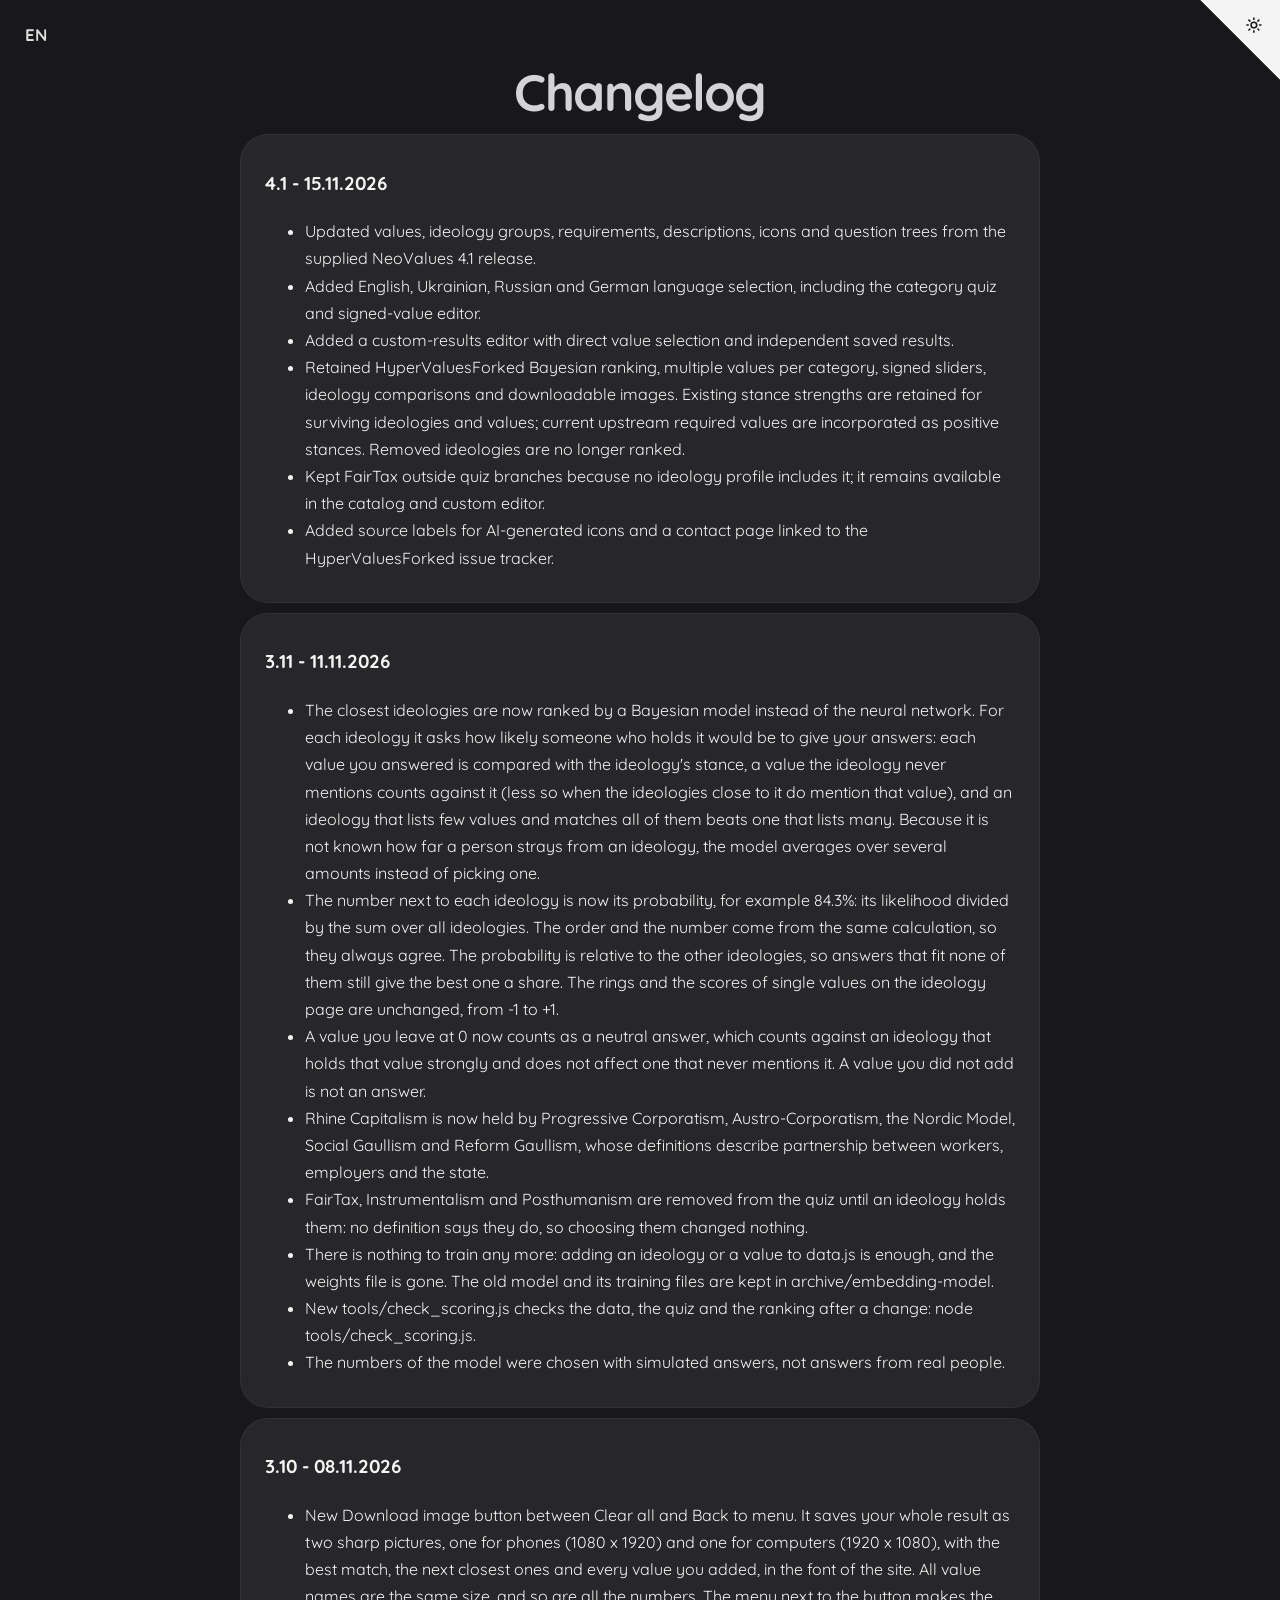
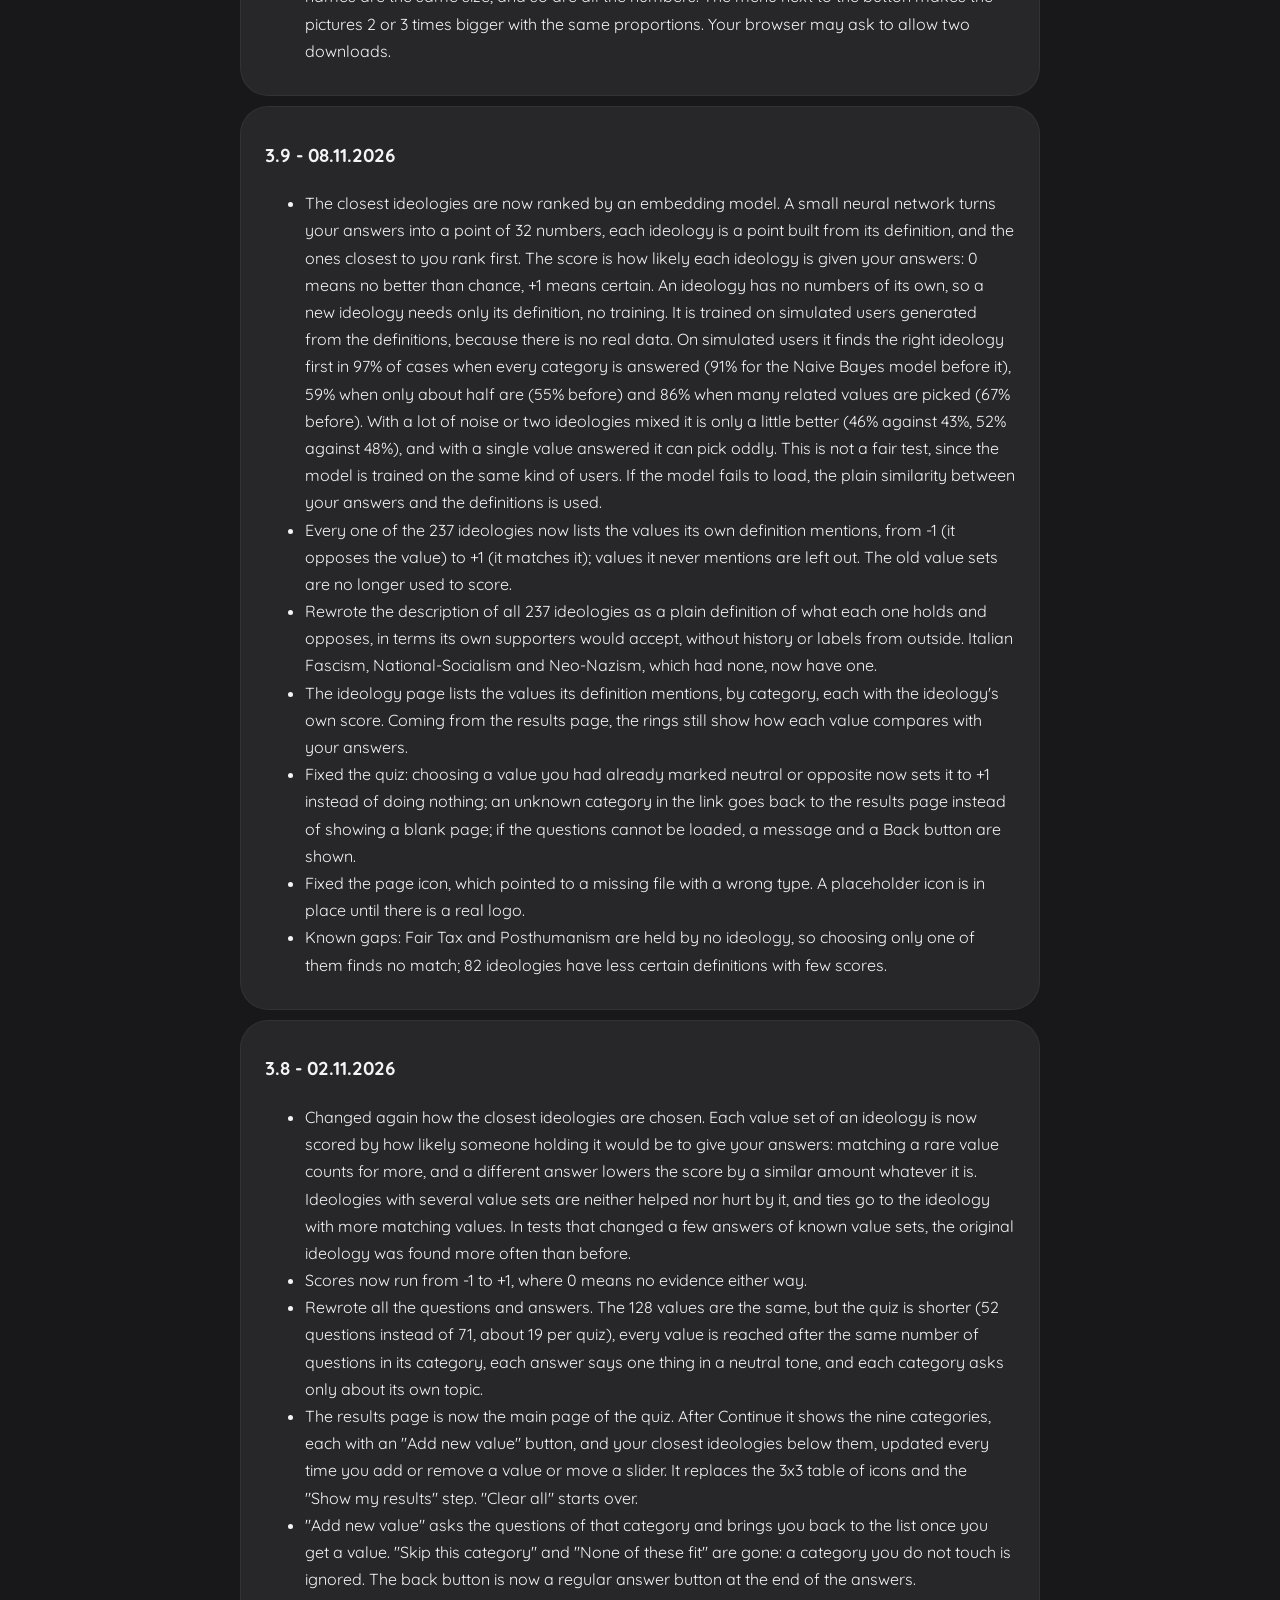
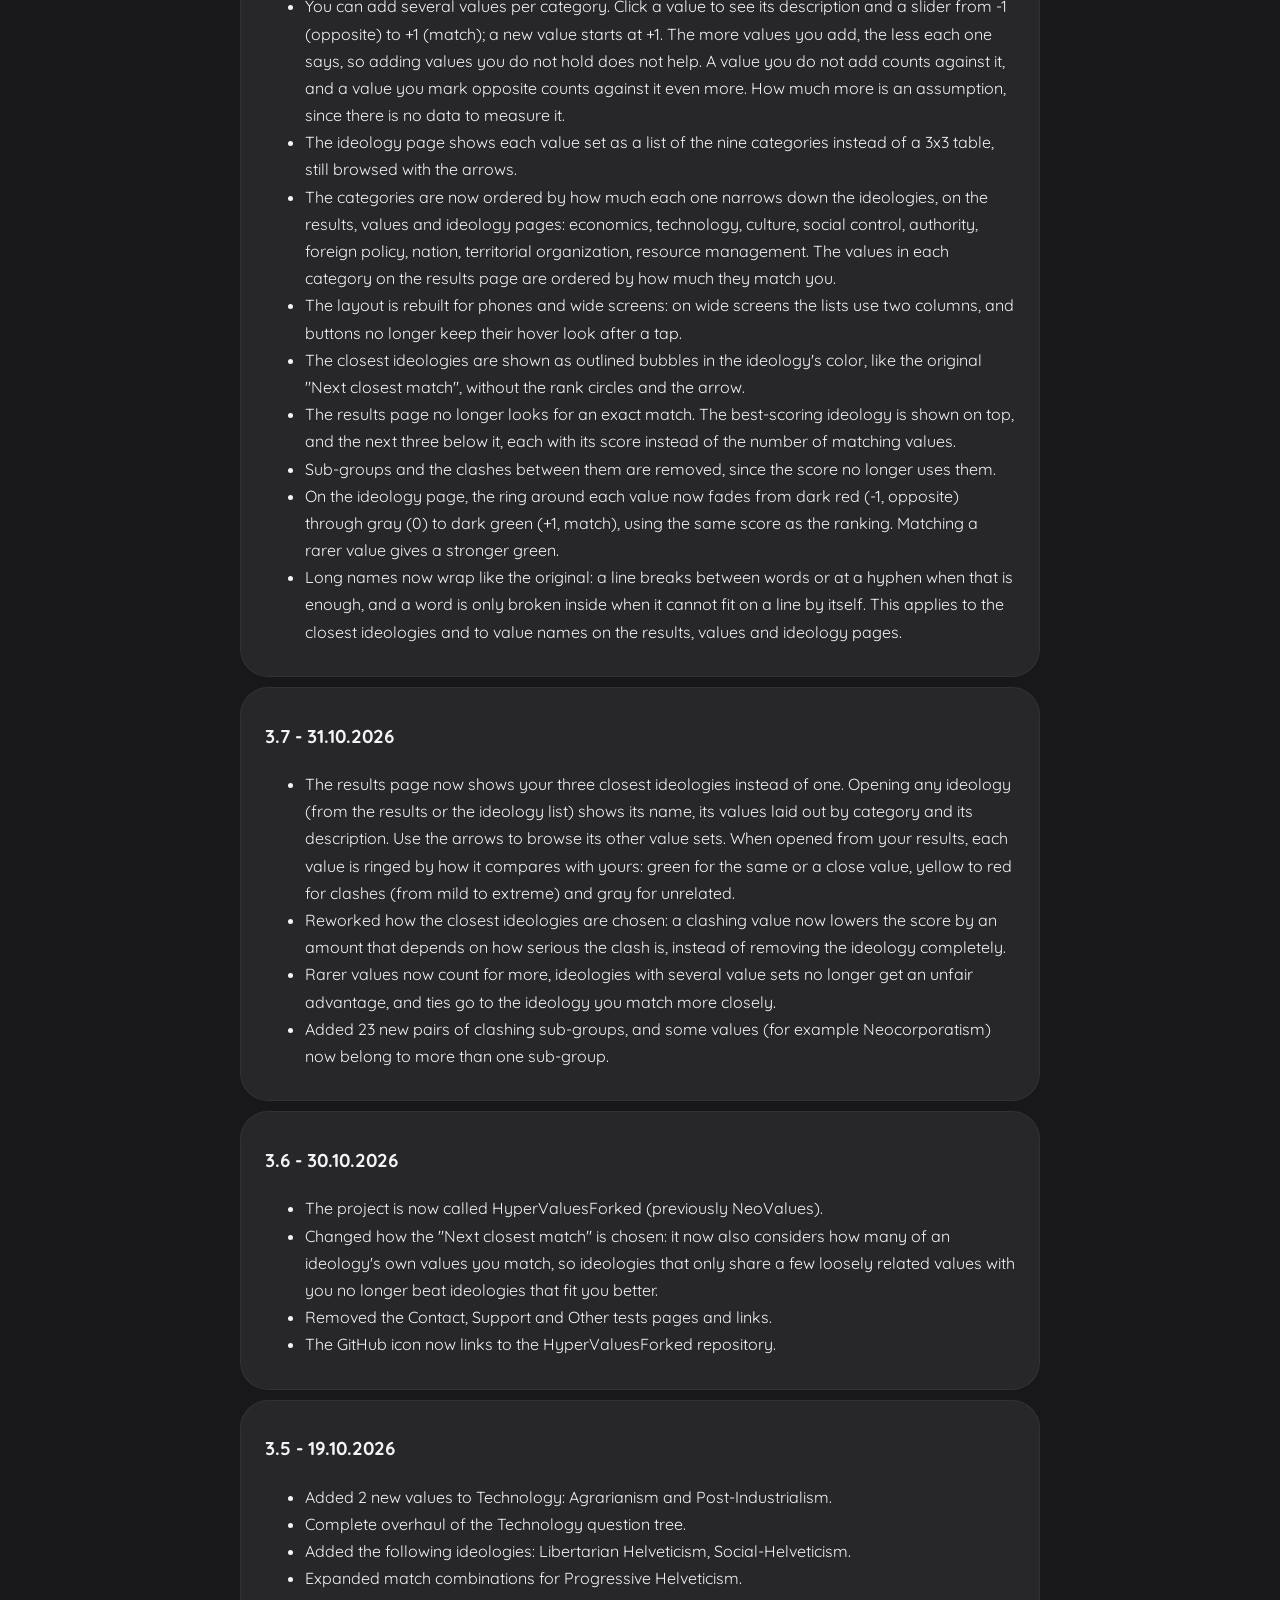
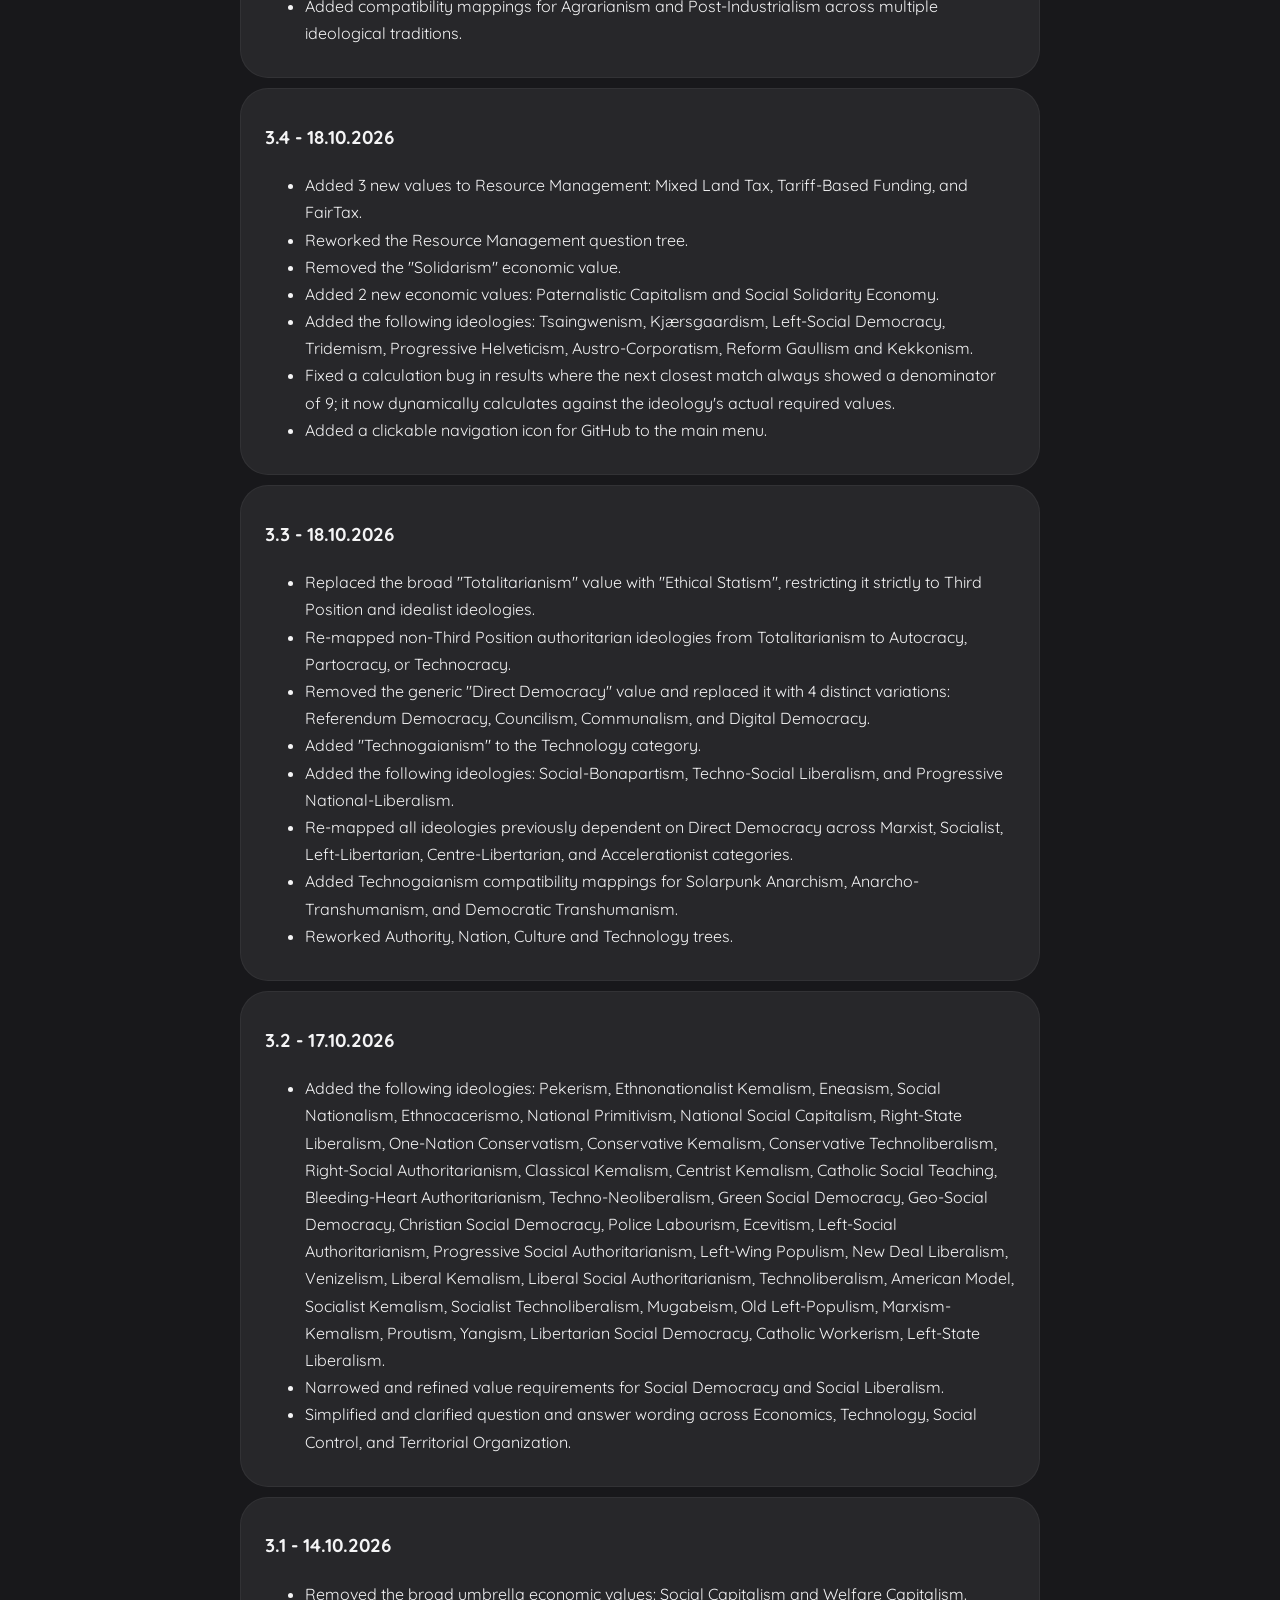
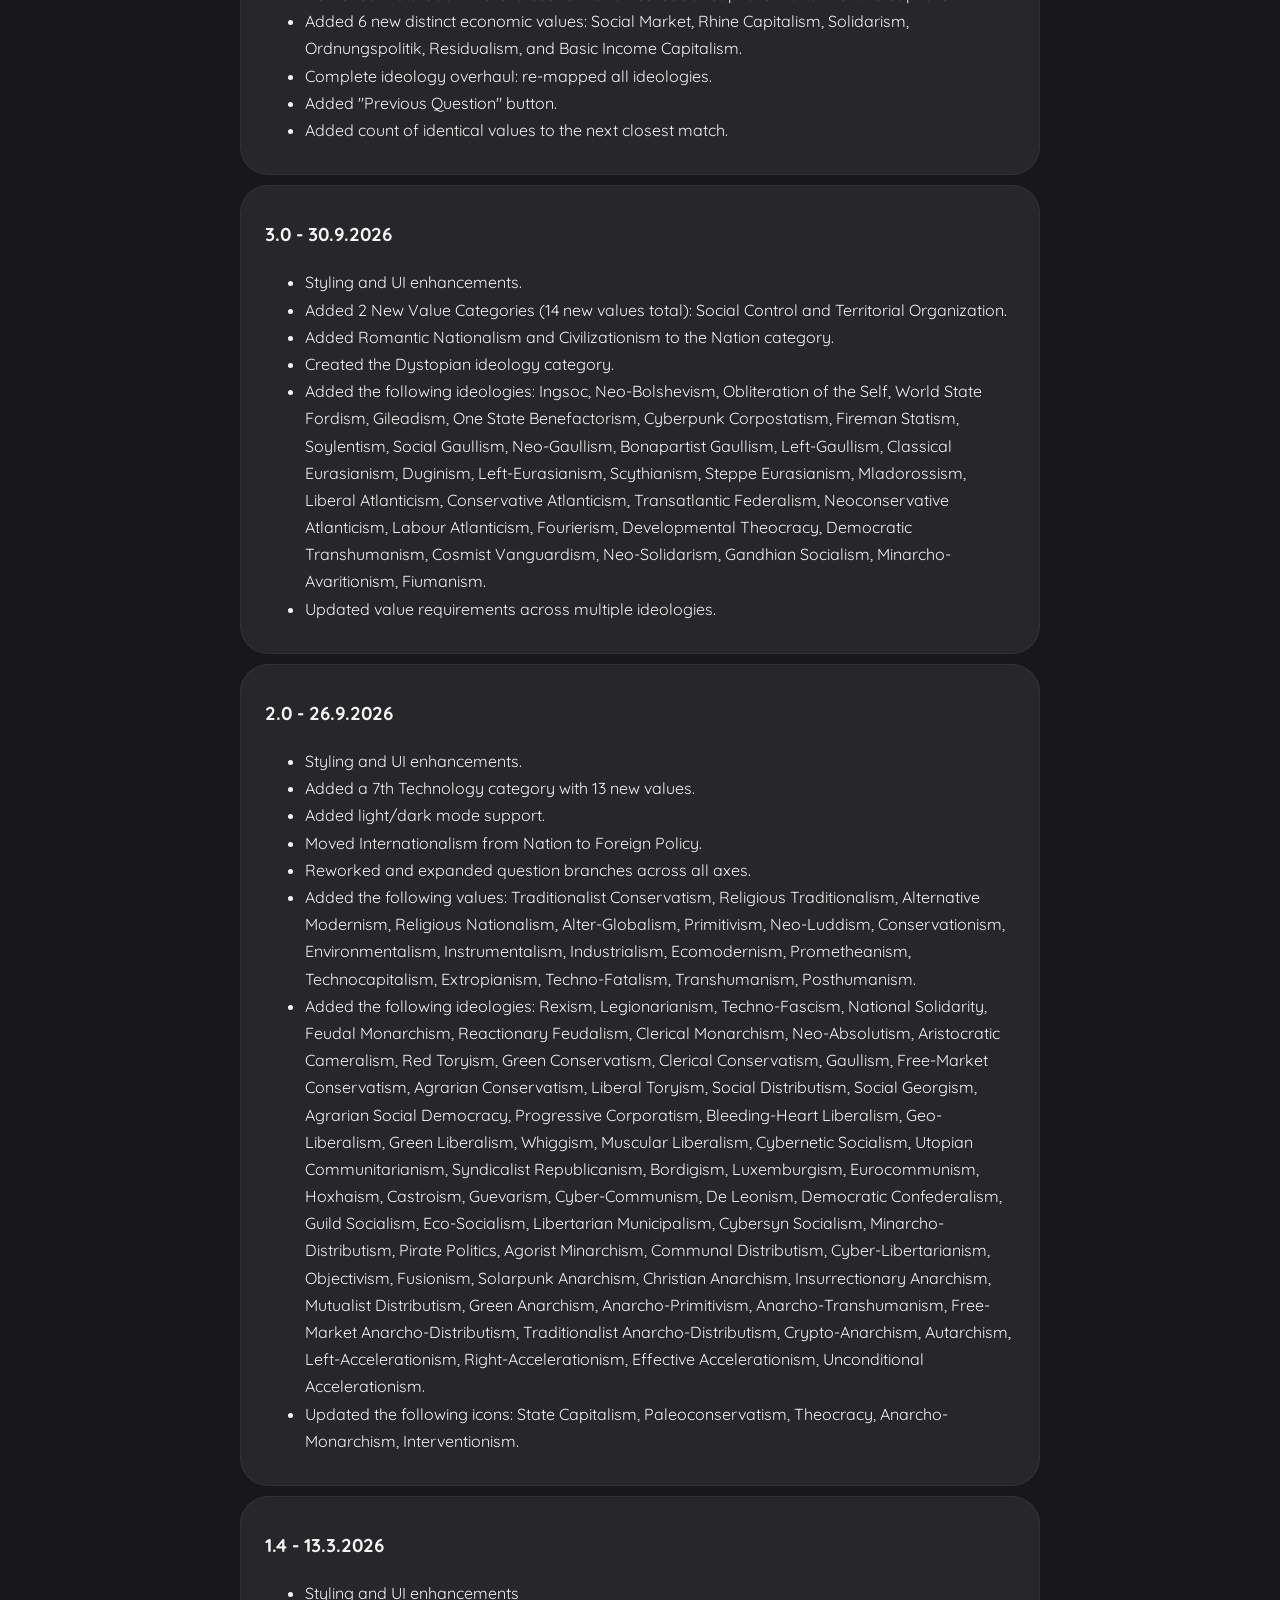
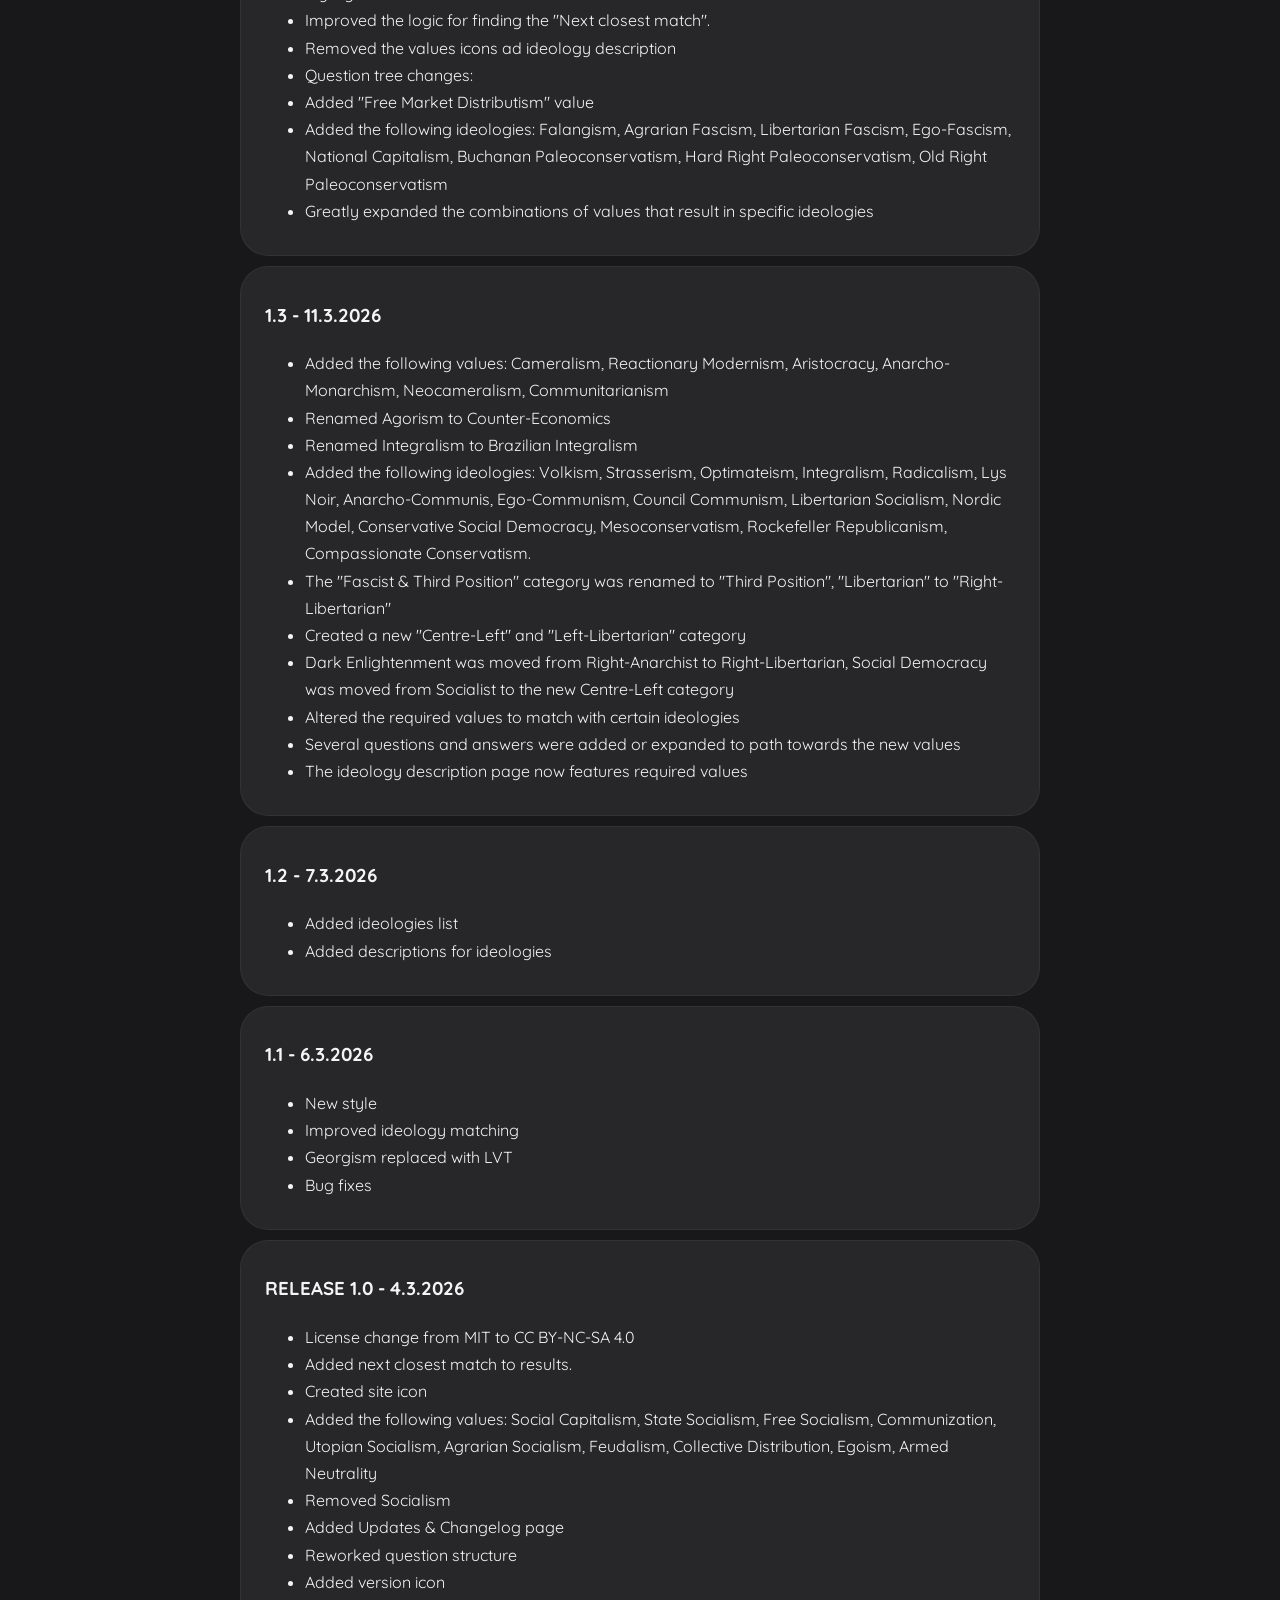
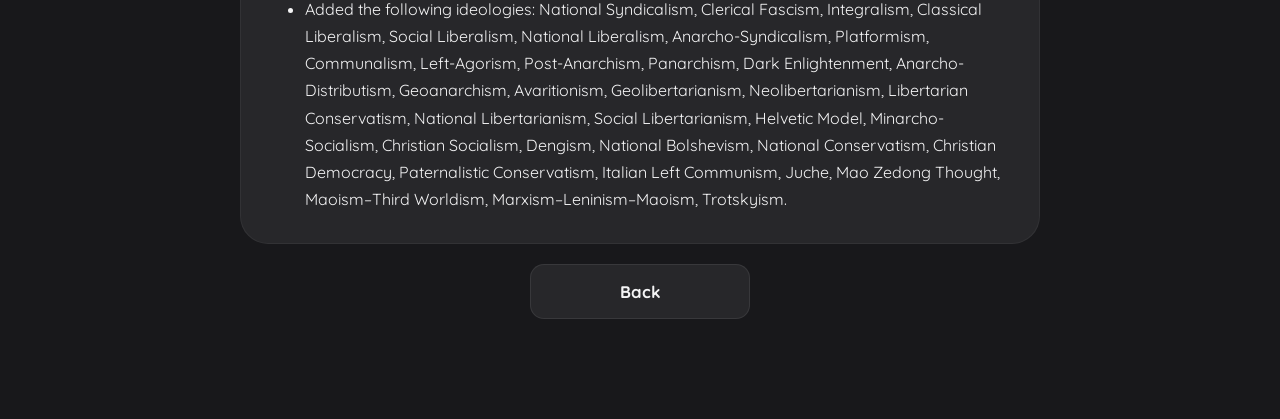
==== changelog.html @ 76c5c103 "Add files via upload" ====
<!DOCTYPE html>
<html lang="en">
<head>
    <meta charset="UTF-8">
    <meta name="viewport" content="width=device-width, initial-scale=1.0">
    <title>HyperValuesForked</title>
    <link rel="stylesheet" href="style.css">
    <link rel="icon" type="image/svg+xml" href="icon.svg">
    <script src="theme.js"></script>
    <script src="translations.js"></script>
    <script src="i18n.js"></script>
    <script src="hyper-i18n.js"></script>
</head>
<body>
    <div class="main-container">
        <h1>Changelog</h1>

        <div class="description-box">
            <h3>4.1 - 15.11.2026</h3>
            <ul>
                <li>Updated values, ideology groups, requirements, descriptions, icons and question trees from the supplied NeoValues 4.1 release.</li>
                <li>Added English, Ukrainian, Russian and German language selection, including the category quiz and signed-value editor.</li>
                <li>Added a custom-results editor with direct value selection and independent saved results.</li>
                <li>Retained HyperValuesForked Bayesian ranking, multiple values per category, signed sliders, ideology comparisons and downloadable images. Existing stance strengths are retained for surviving ideologies and values; current upstream required values are incorporated as positive stances. Removed ideologies are no longer ranked.</li>
                <li>Kept FairTax outside quiz branches because no ideology profile includes it; it remains available in the catalog and custom editor.</li>
                <li>Added source labels for AI-generated icons and a contact page linked to the HyperValuesForked issue tracker.</li>
            </ul>
        </div>
        <div class="description-box">
            <h3>3.11 - 11.11.2026</h3>
            <ul>
                <li>The closest ideologies are now ranked by a Bayesian model instead of the neural network. For each ideology it asks how likely someone who holds it would be to give your answers: each value you answered is compared with the ideology's stance, a value the ideology never mentions counts against it (less so when the ideologies close to it do mention that value), and an ideology that lists few values and matches all of them beats one that lists many. Because it is not known how far a person strays from an ideology, the model averages over several amounts instead of picking one.</li>
                <li>The number next to each ideology is now its probability, for example 84.3%: its likelihood divided by the sum over all ideologies. The order and the number come from the same calculation, so they always agree. The probability is relative to the other ideologies, so answers that fit none of them still give the best one a share. The rings and the scores of single values on the ideology page are unchanged, from -1 to +1.</li>
                <li>A value you leave at 0 now counts as a neutral answer, which counts against an ideology that holds that value strongly and does not affect one that never mentions it. A value you did not add is not an answer.</li>
                <li>Rhine Capitalism is now held by Progressive Corporatism, Austro-Corporatism, the Nordic Model, Social Gaullism and Reform Gaullism, whose definitions describe partnership between workers, employers and the state.</li>
                <li>FairTax, Instrumentalism and Posthumanism are removed from the quiz until an ideology holds them: no definition says they do, so choosing them changed nothing.</li>
                <li>There is nothing to train any more: adding an ideology or a value to data.js is enough, and the weights file is gone. The old model and its training files are kept in archive/embedding-model.</li>
                <li>New tools/check_scoring.js checks the data, the quiz and the ranking after a change: node tools/check_scoring.js.</li>
                <li>The numbers of the model were chosen with simulated answers, not answers from real people.</li>
            </ul>
        </div>

        <div class="description-box">
            <h3>3.10 - 08.11.2026</h3>
            <ul>
                <li>New Download image button between Clear all and Back to menu. It saves your whole result as two sharp pictures, one for phones (1080 x 1920) and one for computers (1920 x 1080), with the best match, the next closest ones and every value you added, in the font of the site. All value names are the same size, and so are all the numbers. The menu next to the button makes the pictures 2 or 3 times bigger with the same proportions. Your browser may ask to allow two downloads.</li>
            </ul>
        </div>

        <div class="description-box">
            <h3>3.9 - 08.11.2026</h3>
            <ul>
                <li>The closest ideologies are now ranked by an embedding model. A small neural network turns your answers into a point of 32 numbers, each ideology is a point built from its definition, and the ones closest to you rank first. The score is how likely each ideology is given your answers: 0 means no better than chance, +1 means certain. An ideology has no numbers of its own, so a new ideology needs only its definition, no training. It is trained on simulated users generated from the definitions, because there is no real data. On simulated users it finds the right ideology first in 97% of cases when every category is answered (91% for the Naive Bayes model before it), 59% when only about half are (55% before) and 86% when many related values are picked (67% before). With a lot of noise or two ideologies mixed it is only a little better (46% against 43%, 52% against 48%), and with a single value answered it can pick oddly. This is not a fair test, since the model is trained on the same kind of users. If the model fails to load, the plain similarity between your answers and the definitions is used.</li>
                <li>Every one of the 237 ideologies now lists the values its own definition mentions, from -1 (it opposes the value) to +1 (it matches it); values it never mentions are left out. The old value sets are no longer used to score.</li>
                <li>Rewrote the description of all 237 ideologies as a plain definition of what each one holds and opposes, in terms its own supporters would accept, without history or labels from outside. Italian Fascism, National-Socialism and Neo-Nazism, which had none, now have one.</li>
                <li>The ideology page lists the values its definition mentions, by category, each with the ideology's own score. Coming from the results page, the rings still show how each value compares with your answers.</li>
                <li>Fixed the quiz: choosing a value you had already marked neutral or opposite now sets it to +1 instead of doing nothing; an unknown category in the link goes back to the results page instead of showing a blank page; if the questions cannot be loaded, a message and a Back button are shown.</li>
                <li>Fixed the page icon, which pointed to a missing file with a wrong type. A placeholder icon is in place until there is a real logo.</li>
                <li>Known gaps: Fair Tax and Posthumanism are held by no ideology, so choosing only one of them finds no match; 82 ideologies have less certain definitions with few scores.</li>
            </ul>
        </div>

        <div class="description-box">
            <h3>3.8 - 02.11.2026</h3>
            <ul>
                <li>Changed again how the closest ideologies are chosen. Each value set of an ideology is now scored by how likely someone holding it would be to give your answers: matching a rare value counts for more, and a different answer lowers the score by a similar amount whatever it is. Ideologies with several value sets are neither helped nor hurt by it, and ties go to the ideology with more matching values. In tests that changed a few answers of known value sets, the original ideology was found more often than before.</li>
                <li>Scores now run from -1 to +1, where 0 means no evidence either way.</li>
                <li>Rewrote all the questions and answers. The 128 values are the same, but the quiz is shorter (52 questions instead of 71, about 19 per quiz), every value is reached after the same number of questions in its category, each answer says one thing in a neutral tone, and each category asks only about its own topic.</li>
                <li>The results page is now the main page of the quiz. After Continue it shows the nine categories, each with an "Add new value" button, and your closest ideologies below them, updated every time you add or remove a value or move a slider. It replaces the 3x3 table of icons and the "Show my results" step. "Clear all" starts over.</li>
                <li>"Add new value" asks the questions of that category and brings you back to the list once you get a value. "Skip this category" and "None of these fit" are gone: a category you do not touch is ignored. The back button is now a regular answer button at the end of the answers.</li>
                <li>You can add several values per category. Click a value to see its description and a slider from -1 (opposite) to +1 (match); a new value starts at +1. The more values you add, the less each one says, so adding values you do not hold does not help. A value you do not add counts against it, and a value you mark opposite counts against it even more. How much more is an assumption, since there is no data to measure it.</li>
                <li>The ideology page shows each value set as a list of the nine categories instead of a 3x3 table, still browsed with the arrows.</li>
                <li>The categories are now ordered by how much each one narrows down the ideologies, on the results, values and ideology pages: economics, technology, culture, social control, authority, foreign policy, nation, territorial organization, resource management. The values in each category on the results page are ordered by how much they match you.</li>
                <li>The layout is rebuilt for phones and wide screens: on wide screens the lists use two columns, and buttons no longer keep their hover look after a tap.</li>
                <li>The closest ideologies are shown as outlined bubbles in the ideology's color, like the original "Next closest match", without the rank circles and the arrow.</li>
                <li>The results page no longer looks for an exact match. The best-scoring ideology is shown on top, and the next three below it, each with its score instead of the number of matching values.</li>
                <li>Sub-groups and the clashes between them are removed, since the score no longer uses them.</li>
                <li>On the ideology page, the ring around each value now fades from dark red (-1, opposite) through gray (0) to dark green (+1, match), using the same score as the ranking. Matching a rarer value gives a stronger green.</li>
                <li>Long names now wrap like the original: a line breaks between words or at a hyphen when that is enough, and a word is only broken inside when it cannot fit on a line by itself. This applies to the closest ideologies and to value names on the results, values and ideology pages.</li>
            </ul>
        </div>

        <div class="description-box">
            <h3>3.7 - 31.10.2026</h3>
            <ul>
                <li>The results page now shows your three closest ideologies instead of one. Opening any ideology (from the results or the ideology list) shows its name, its values laid out by category and its description. Use the arrows to browse its other value sets. When opened from your results, each value is ringed by how it compares with yours: green for the same or a close value, yellow to red for clashes (from mild to extreme) and gray for unrelated.</li>
                <li>Reworked how the closest ideologies are chosen: a clashing value now lowers the score by an amount that depends on how serious the clash is, instead of removing the ideology completely.</li>
                <li>Rarer values now count for more, ideologies with several value sets no longer get an unfair advantage, and ties go to the ideology you match more closely.</li>
                <li>Added 23 new pairs of clashing sub-groups, and some values (for example Neocorporatism) now belong to more than one sub-group.</li>
            </ul>
        </div>

        <div class="description-box">
            <h3>3.6 - 30.10.2026</h3>
            <ul>
                <li>The project is now called HyperValuesForked (previously NeoValues).</li>
                <li>Changed how the "Next closest match" is chosen: it now also considers how many of an ideology's own values you match, so ideologies that only share a few loosely related values with you no longer beat ideologies that fit you better.</li>
                <li>Removed the Contact, Support and Other tests pages and links.</li>
                <li>The GitHub icon now links to the HyperValuesForked repository.</li>
            </ul>
        </div>

        <div class="description-box">
            <h3>3.5 - 19.10.2026</h3>
            <ul>
                <li>Added 2 new values to Technology: Agrarianism and Post-Industrialism.</li>
                <li>Complete overhaul of the Technology question tree.</li>
                <li>Added the following ideologies: Libertarian Helveticism, Social-Helveticism.</li>
                <li>Expanded match combinations for Progressive Helveticism.</li>
                <li>Added compatibility mappings for Agrarianism and Post-Industrialism across multiple ideological traditions.</li>
            </ul>
        </div>

        <div class="description-box">
            <h3>3.4 - 18.10.2026</h3>
            <ul>
                <li>Added 3 new values to Resource Management: Mixed Land Tax, Tariff-Based Funding, and FairTax.</li>
                <li>Reworked the Resource Management question tree.</li>
                <li>Removed the "Solidarism" economic value.</li>
                <li>Added 2 new economic values: Paternalistic Capitalism and Social Solidarity Economy.</li>
                <li>Added the following ideologies: Tsaingwenism, Kjærsgaardism, Left-Social Democracy, Tridemism, Progressive Helveticism, Austro-Corporatism, Reform Gaullism and Kekkonism.</li>
                <li>Fixed a calculation bug in results where the next closest match always showed a denominator of 9; it now dynamically calculates against the ideology's actual required values.</li>
                <li>Added a clickable navigation icon for GitHub to the main menu.</li>
            </ul>
        </div>

        <div class="description-box">
            <h3>3.3 - 18.10.2026</h3>
            <ul>
                <li>Replaced the broad "Totalitarianism" value with "Ethical Statism", restricting it strictly to Third Position and idealist ideologies.</li>
                <li>Re-mapped non-Third Position authoritarian ideologies from Totalitarianism to Autocracy, Partocracy, or Technocracy.</li>
                <li>Removed the generic "Direct Democracy" value and replaced it with 4 distinct variations: Referendum Democracy, Councilism, Communalism, and Digital Democracy.</li>
                <li>Added "Technogaianism" to the Technology category.</li>
                <li>Added the following ideologies: Social-Bonapartism, Techno-Social Liberalism, and Progressive National-Liberalism.</li>
                <li>Re-mapped all ideologies previously dependent on Direct Democracy across Marxist, Socialist, Left-Libertarian, Centre-Libertarian, and Accelerationist categories.</li>
                <li>Added Technogaianism compatibility mappings for Solarpunk Anarchism, Anarcho-Transhumanism, and Democratic Transhumanism.</li>
                <li>Reworked Authority, Nation, Culture and Technology trees.</li>
            </ul>
        </div>

        <div class="description-box">
            <h3>3.2 - 17.10.2026</h3>
            <ul>
                <li>Added the following ideologies: Pekerism, Ethnonationalist Kemalism, Eneasism, Social Nationalism, Ethnocacerismo, National Primitivism, 
                    National Social Capitalism, Right-State Liberalism, One-Nation Conservatism, Conservative Kemalism, Conservative Technoliberalism, 
                    Right-Social Authoritarianism, Classical Kemalism, Centrist Kemalism, Catholic Social Teaching, Bleeding-Heart Authoritarianism, 
                    Techno-Neoliberalism, Green Social Democracy, Geo-Social Democracy, Christian Social Democracy, Police Labourism, Ecevitism, 
                    Left-Social Authoritarianism, Progressive Social Authoritarianism, Left-Wing Populism, New Deal Liberalism, Venizelism, Liberal Kemalism, 
                    Liberal Social Authoritarianism, Technoliberalism, American Model, Socialist Kemalism, Socialist Technoliberalism, Mugabeism, 
                    Old Left-Populism, Marxism-Kemalism, Proutism, Yangism, Libertarian Social Democracy, Catholic Workerism, Left-State Liberalism.</li>
                <li>Narrowed and refined value requirements for Social Democracy and Social Liberalism.</li>
                <li>Simplified and clarified question and answer wording across Economics, Technology, Social Control, and Territorial Organization.</li>
            </ul>
        </div>

        <div class="description-box">
            <h3>3.1 - 14.10.2026</h3>
            <ul>
                <li>Removed the broad umbrella economic values: Social Capitalism and Welfare Capitalism.</li>
                <li>Added 6 new distinct economic values: Social Market, Rhine Capitalism, Solidarism, Ordnungspolitik, Residualism, and Basic Income Capitalism.</li>
                <li>Complete ideology overhaul: re-mapped all ideologies.</li>
                <li>Added "Previous Question" button.</li>
                <li>Added count of identical values to the next closest match.</li>
            </ul>
        </div>

        <div class="description-box">
            <h3>3.0 - 30.9.2026</h3>
            <ul>
                <li>Styling and UI enhancements.</li>
                <li>Added 2 New Value Categories (14 new values total): Social Control and Territorial Organization.</li>
                <li>Added Romantic Nationalism and Civilizationism to the Nation category.</li>
                <li>Created the Dystopian ideology category.</li>
                <li>Added the following ideologies: Ingsoc, Neo-Bolshevism, Obliteration of the Self, World State Fordism, Gileadism, One State Benefactorism, Cyberpunk Corpostatism, 
                    Fireman Statism, Soylentism, Social Gaullism, Neo-Gaullism, Bonapartist Gaullism, Left-Gaullism, Classical Eurasianism, Duginism, Left-Eurasianism, Scythianism, 
                    Steppe Eurasianism, Mladorossism, Liberal Atlanticism, Conservative Atlanticism, Transatlantic Federalism, Neoconservative Atlanticism, Labour Atlanticism, Fourierism, 
                    Developmental Theocracy, Democratic Transhumanism, Cosmist Vanguardism, Neo-Solidarism, Gandhian Socialism, Minarcho-Avaritionism, Fiumanism.</li>
                <li>Updated value requirements across multiple ideologies.</li>
            </ul>
        </div>

        <div class="description-box">
            <h3>2.0 - 26.9.2026</h3>
            <ul>
                <li>Styling and UI enhancements.</li>
                <li>Added a 7th Technology category with 13 new values.</li>
                <li>Added light/dark mode support.</li>
                <li>Moved Internationalism from Nation to Foreign Policy.</li>
                <li>Reworked and expanded question branches across all axes.</li>
                <li>Added the following values: Traditionalist Conservatism, Religious Traditionalism, Alternative Modernism, Religious Nationalism, Alter-Globalism, 
                    Primitivism, Neo-Luddism, Conservationism, Environmentalism, Instrumentalism, Industrialism, Ecomodernism, Prometheanism, Technocapitalism, Extropianism, 
                    Techno-Fatalism, Transhumanism, Posthumanism.</li>
                <li>Added the following ideologies: Rexism, Legionarianism, Techno-Fascism, National Solidarity, Feudal Monarchism, Reactionary Feudalism, Clerical Monarchism, 
                    Neo-Absolutism, Aristocratic Cameralism, Red Toryism, Green Conservatism, Clerical Conservatism, Gaullism, Free-Market Conservatism, Agrarian Conservatism, 
                    Liberal Toryism, Social Distributism, Social Georgism, Agrarian Social Democracy, Progressive Corporatism, Bleeding-Heart Liberalism, Geo-Liberalism, Green Liberalism, 
                    Whiggism, Muscular Liberalism, Cybernetic Socialism, Utopian Communitarianism, Syndicalist Republicanism, Bordigism, Luxemburgism, Eurocommunism, Hoxhaism, Castroism, 
                    Guevarism, Cyber-Communism, De Leonism, Democratic Confederalism, Guild Socialism, Eco-Socialism, Libertarian Municipalism, Cybersyn Socialism, Minarcho-Distributism, 
                    Pirate Politics, Agorist Minarchism, Communal Distributism, Cyber-Libertarianism, Objectivism, Fusionism, Solarpunk Anarchism, Christian Anarchism, Insurrectionary Anarchism, 
                    Mutualist Distributism, Green Anarchism, Anarcho-Primitivism, Anarcho-Transhumanism, Free-Market Anarcho-Distributism, Traditionalist Anarcho-Distributism, Crypto-Anarchism, 
                    Autarchism, Left-Accelerationism, Right-Accelerationism, Effective Accelerationism, Unconditional Accelerationism.</li>
                <li>Updated the following icons: State Capitalism, Paleoconservatism, Theocracy, Anarcho-Monarchism, Interventionism.</li>
            </ul>
        </div>

         <div class="description-box">
            <h3>1.4 - 13.3.2026</h3>
            <ul>
                <li>Styling and UI enhancements</li>
                <li>Improved the logic for finding the "Next closest match".</li>
                <li>Removed the values icons ad ideology description</li>
                <li>Question tree changes:</li>
                <li>Added "Free Market Distributism" value</li>
                <li>Added the following ideologies: Falangism, Agrarian Fascism, Libertarian Fascism, Ego-Fascism, National Capitalism, Buchanan Paleoconservatism, 
                    Hard Right Paleoconservatism, Old Right Paleoconservatism</li>
                <li>Greatly expanded the combinations of values that result in specific ideologies</li>
            </ul>
        </div>

        <div class="description-box">
            <h3>1.3 - 11.3.2026</h3>
            <ul>
                <li>Added the following values: Cameralism, Reactionary Modernism, Aristocracy, Anarcho-Monarchism, Neocameralism, Communitarianism</li>
                <li>Renamed Agorism to Counter-Economics</li>
                <li>Renamed Integralism to Brazilian Integralism</li>
                <li>Added the following ideologies: Volkism, Strasserism, Optimateism, Integralism, Radicalism, Lys Noir, Anarcho-Communis, Ego-Communism, Council Communism, 
                    Libertarian Socialism, Nordic Model, Conservative Social Democracy, Mesoconservatism, Rockefeller Republicanism, Compassionate Conservatism.</li>
                <li>The "Fascist & Third Position" category was renamed to "Third Position", "Libertarian" to "Right-Libertarian"</li>
                <li>Created a new "Centre-Left" and "Left-Libertarian" category</li>
                <li>Dark Enlightenment was moved from Right-Anarchist to Right-Libertarian, Social Democracy was moved from Socialist to the new Centre-Left category</li>
                <li>Altered the required values to match with certain ideologies</li>
                <li>Several questions and answers were added or expanded to path towards the new values</li>
                <li>The ideology description page now features required values</li>
            </ul>
        </div>

        <div class="description-box">
            <h3>1.2 - 7.3.2026</h3>
            <ul>
                <li>Added ideologies list</li>
                <li>Added descriptions for ideologies</li>
            </ul>
        </div>

        <div class="description-box">
            <h3>1.1 - 6.3.2026</h3>
            <ul>
                <li>New style</li>
                <li>Improved ideology matching</li>
                <li>Georgism replaced with LVT</li>
                <li>Bug fixes</li>
            </ul>
        </div>
        
        <div class="description-box">
            <h3>RELEASE 1.0 - 4.3.2026</h3>
            <ul>
                <li>License change from MIT to CC BY-NC-SA 4.0</li>
                <li>Added next closest match to results.</li>
                <li>Created site icon</li>
                <li>Added the following values: Social Capitalism, State Socialism, Free Socialism, Communization, Utopian Socialism, Agrarian Socialism, Feudalism, 
                    Collective Distribution, Egoism, Armed Neutrality</li>
                <li>Removed Socialism</li>
                <li>Added Updates & Changelog page</li>
                <li>Reworked question structure</li>
                <li>Added version icon</li>
                <li>Added the following ideologies: National Syndicalism, Clerical Fascism, Integralism, Classical Liberalism, Social Liberalism, National Liberalism, 
                    Anarcho-Syndicalism, Platformism, Communalism, Left-Agorism, Post-Anarchism, Panarchism, Dark Enlightenment, Anarcho-Distributism, Geoanarchism, 
                    Avaritionism, Geolibertarianism, Neolibertarianism, Libertarian Conservatism, National Libertarianism, Social Libertarianism, Helvetic Model, Minarcho-Socialism, 
                    Christian Socialism, Dengism, National Bolshevism, National Conservatism, Christian Democracy, Paternalistic Conservatism, Italian Left Communism, Juche, Mao Zedong Thought, 
                    Maoism–Third Worldism, Marxism–Leninism–Maoism, Trotskyism.</li>
            </ul>
        </div>

        <div class="button-container">
            <button onclick="location.href='index.html'">Back</button>
        </div>
    </div>
</body>
</html>
---- style.css ----
@import url('https://fonts.googleapis.com/css2?family=Nunito:wght@400;500;600;700;800&family=Quicksand:wght@300;500;700&display=swap');

:root {
    --bg-color: #18181b;
    --card-bg: #27272a;
    --text-primary: #f4f4f5;
    --text-dim: #a1a1aa;
    --accent-primary: #d4d4d8;
    --accent-soft: #71717a;
    --border-color: rgba(255, 255, 255, 0.08);
    --card-border: rgba(255, 255, 255, 0.05);
    --radius-lg: 28px;
    --radius-sm: 14px;
    --soft-shadow: 0 10px 40px rgba(0, 0, 0, 0.4);
    --hover-shadow: rgba(255, 255, 255, 0.1);
    --corner-fill: #f4f4f5;
    --corner-color: #18181b;
    --smooth-transition: all 0.35s cubic-bezier(0.23, 1, 0.32, 1);
}

[data-theme="light"] {
    --bg-color: #f4f4f6;
    --card-bg: #ffffff;
    --text-primary: #18181b;
    --text-dim: #71717a;
    --accent-primary: #27272a;
    --accent-soft: #e4e4e7;
    --border-color: rgba(0, 0, 0, 0.09);
    --card-border: rgba(0, 0, 0, 0.06);
    --soft-shadow: 0 10px 30px rgba(0, 0, 0, 0.06);
    --hover-shadow: rgba(0, 0, 0, 0.12);
    --corner-fill: #18181b;
    --corner-color: #f4f4f6;
}

.theme-toggle-corner {
    position: fixed;
    top: 0;
    right: 0;
    width: 80px;
    height: 80px;
    border: 0;
    background: transparent;
    cursor: pointer;
    z-index: 9999;
    padding: 0;
    line-height: 0;
    clip-path: polygon(0 0, 100% 0, 100% 100%);
    outline: none;
    -webkit-tap-highlight-color: transparent;
    user-select: none;
}

.theme-toggle-corner:focus,
.theme-toggle-corner:focus-visible,
.theme-toggle-corner:active {
    outline: none;
    box-shadow: none;
}

.theme-toggle-corner svg {
    width: 100%;
    height: 100%;
    fill: var(--corner-fill);
    color: var(--corner-color);
    transition: var(--smooth-transition);
}

.theme-toggle-corner:hover svg {
    transform: scale(1.06);
}

.theme-toggle-corner .icon-sun,
.theme-toggle-corner .icon-moon {
    fill: none;
    stroke: currentColor;
    stroke-width: 2.2;
    stroke-linecap: round;
    stroke-linejoin: round;
}

.theme-toggle-corner .icon-sun {
    display: block;
}
.theme-toggle-corner .icon-moon {
    display: none;
}

[data-theme="light"] .theme-toggle-corner .icon-sun {
    display: none;
}
[data-theme="light"] .theme-toggle-corner .icon-moon {
    display: block;
}

body {
    margin: 0;
    padding: 0;
    min-height: 100vh;
    font-family: 'Quicksand', sans-serif;
    background-color: var(--bg-color);
    color: var(--text-primary);
    display: flex;
    flex-direction: column;
    align-items: center;
}

.main-container {
    width: 100%;
    max-width: 1200px;
    min-height: 100vh;
    padding: 60px 24px;
    box-sizing: border-box;
    display: flex;
    flex-direction: column;
    align-items: center;
}

.title-container {
    display: flex;
    align-items: center;
    gap: 10px;
    margin-bottom: 15px;
}

h1 {
    font-weight: 700;
    font-size: 3.2rem;
    margin: 0;
    color: var(--accent-primary);
    letter-spacing: -1.5px;
    text-align: center;
}

.brand-title {
    max-width: 100%;
    font-size: clamp(1.5rem, 6vw, 3.2rem);
    overflow-wrap: anywhere;
}

.version-icon {
    width: 30px;
    height: auto;
    opacity: 0.3;
    filter: grayscale(1);
}

.question-container {
    min-height: 140px;
    margin-bottom: 20px;
    display: flex;
    align-items: center;
    justify-content: center;
    width: 100%;
}

#question {
    background-color: var(--card-bg);
    padding: 35px 50px;
    border-radius: var(--radius-lg);
    font-size: 1.4rem;
    font-weight: 500;
    line-height: 1.5;
    box-shadow: var(--soft-shadow);
    max-width: 800px;
    border: 1px solid var(--card-border);
    text-align: center;
}

button {
    padding: 16px 24px;
    background-color: var(--card-bg);
    border: 1px solid var(--border-color);
    border-radius: var(--radius-sm);
    color: var(--text-primary);
    font-family: inherit;
    font-size: 1.05rem;
    font-weight: 700;
    cursor: pointer;
    transition: var(--smooth-transition);
}

button:hover {
    background-color: var(--text-primary);
    color: var(--bg-color);
    transform: translateY(-2px);
    box-shadow: 0 5px 15px var(--hover-shadow);
}

.description-box {
    background-color: var(--card-bg);
    padding: 14px 24px;
    border-radius: var(--radius-lg);
    text-align: left;
    line-height: 1.7;
    border: 1px solid var(--card-border);
    width: 100%;
    max-width: 800px;
    box-sizing: border-box;
    align-self: center;
    margin-top: 10px;
}

.license-bubble {
    background-color: var(--card-bg);
    color: var(--text-primary);
    width: 90%;
    max-width: 800px;
    height: auto;
    max-height: 60vh;
    padding: 30px;
    border-radius: var(--radius-lg);
    overflow-y: auto;
    border: 1px solid var(--card-border);
    margin-top: 20px;
    margin-bottom: 20px;
}

#buttons {
    display: flex;
    flex-direction: column;
    gap: 12px;
    width: 100%;
    max-width: 480px;
    margin-top: 20px;
    margin-bottom: 50px;
}

.button-container {
    display: flex;
    flex-direction: column;
    align-items: center;
    gap: 15px;
    margin-top: 20px;
    margin-bottom: 40px;
    width: 100%;
}

.button-container button {
    width: auto;
    min-width: 220px;
    max-width: 400px;
    text-align: center;
}

#buttons.multi-column {
    display: flex;
    flex-direction: column;
    max-width: 480px;
    gap: 12px;
}

.values-flex-container {
    display: flex;
    justify-content: flex-start;
    flex-wrap: wrap;
    gap: 28px 20px;
    margin-top: 20px;
    width: 100%;
    box-sizing: border-box;
}

#ideologies-container .values-flex-container {
    display: flex;
    flex-wrap: wrap;
    justify-content: flex-start;
    gap: 12px;
    margin-top: 15px;
}

.result-item {
    display: flex;
    flex-direction: column;
    align-items: center;
    justify-content: flex-start;
    width: 140px;
    min-width: 0;
    box-sizing: border-box;
    transition: var(--smooth-transition);
}

.result-icon {
    width: 90px;
    height: 90px;
    margin-bottom: 10px;
    flex-shrink: 0;
    filter: drop-shadow(0 5px 15px rgba(0, 0, 0, 0.3));
    transition: var(--smooth-transition);
}

.result-item:hover .result-icon {
    transform: scale(1.08);
}

.result-text {
    font-size: 0.82rem;
    font-weight: 700;
    line-height: 1.25;
    color: var(--text-dim);
    text-transform: uppercase;
    text-align: center;
    width: 100%;
    margin: 0;
    padding: 0 4px;
    box-sizing: border-box;
    overflow-wrap: anywhere;
    word-break: normal;
    hyphens: auto;
}

.label-bubble {
    display: inline-block;
    padding: 14px 40px;
    border-radius: 50px;
    font-weight: 700;
    font-size: 1.8rem;
    color: #ffffff;
    margin: 15px 0;
    box-shadow: 0 4px 20px rgba(0, 0, 0, 0.3);
    transition: var(--smooth-transition);
    box-sizing: border-box;
}

#secondary-label {
    background-color: transparent !important;
    font-size: 1.1rem;
    margin-top: 10px;
    border: 2px solid;
    box-shadow: none;
}

.category-section {
    width: 100%;
    margin-bottom: 45px;
}

.category-title {
    font-size: 1.5rem;
    color: var(--accent-primary);
    margin-bottom: 20px;
    border-bottom: 1px solid var(--accent-soft);
    padding-bottom: 8px;
    text-align: left;
}

.desc-icon {
    width: 110px;
    height: 110px;
    margin-bottom: 15px;
    filter: drop-shadow(0 8px 16px rgba(0, 0, 0, 0.4));
    transition: var(--smooth-transition);
}

.desc-icon:hover {
    transform: scale(1.05);
}

.original-work-sign {
    display: none;
    text-align: center;
    margin: 0 auto;
    color: var(--text-primary);
    text-decoration: none;
    transition: var(--smooth-transition);
}

a:hover {
    color: var(--accent-primary);
    text-decoration: underline;
}

.version-text {
    font-size: 0.85rem;
    color: var(--text-dim);
    font-weight: 500;
    opacity: 0.6;
    margin-top: -5px;
}

.footer-icons {
    display: flex;
    justify-content: center;
    align-items: center;
    gap: 20px;
    margin-top: 0px;
}

.footer-icon-link {
    display: inline-flex;
    align-items: center;
    justify-content: center;
    text-decoration: none;
    transition: transform 0.2s ease, opacity 0.2s ease;
}

.footer-icon {
    width: 70px;
    height: 70px;
    opacity: 0.8;
    transition: opacity 0.2s ease, transform 0.2s ease;
}

.footer-icon-link:hover .footer-icon {
    opacity: 1;
    transform: scale(1.12);
}

/* Mobile */
@media (max-width: 800px) {
    #values-container .category-section .values-flex-container {
        display: grid;
        grid-template-columns: repeat(3, minmax(0, 1fr));
        gap: 24px 10px;
        width: 100%;
        max-width: 100%;
        margin: 15px 0 0;
        justify-items: center;
        box-sizing: border-box;
    }
    .result-item {
        width: 100% !important;
        max-width: 105px;
        min-width: 0;
        display: flex;
        flex-direction: column;
        align-items: center;
        justify-content: flex-start;
        box-sizing: border-box;
    }
    .result-icon {
        width: 70px;
        height: 70px;
        margin-bottom: 6px;
        flex-shrink: 0;
    }
    .result-text {
        font-size: 0.68rem;
        line-height: 1.2;
        margin: 0;
        padding: 0 2px;
        width: 100%;
        box-sizing: border-box;
        overflow-wrap: anywhere;
        word-break: normal;
        hyphens: auto;
    }
    #ideologies-container .values-flex-container {
        display: flex !important;
        flex-direction: row !important;
        flex-wrap: wrap !important;
        justify-content: flex-start !important;
        align-items: center !important;
        gap: 8px !important;
        width: 100% !important;
        max-width: 100% !important;
        margin: 15px 0 0 !important;
        box-sizing: border-box !important;
    }
    #ideologies-container .label-bubble {
        font-size: 0.88rem !important;
        padding: 8px 18px !important;
        margin: 3px !important;
        width: auto !important;
        max-width: 100% !important;
        display: inline-flex !important;
        align-items: center !important;
        justify-content: center !important;
        text-align: center !important;
        line-height: 1.3 !important;
        border-radius: 50px !important;
        box-sizing: border-box !important;
        overflow-wrap: break-word !important;
        word-break: normal !important;
        hyphens: auto !important;
    }
    .label-bubble {
        font-size: 0.85rem;
        padding: 8px 16px;
        margin: 4px;
        width: auto;
        max-width: 90%;
        box-sizing: border-box;
        text-align: center;
    }
    #label {
        font-size: 1.4rem !important;
        padding: 12px 28px !important;
        margin: 15px 0 8px 0 !important;
        display: inline-block;
    }
    #secondary-label {
        font-size: 0.95rem !important;
        padding: 8px 18px !important;
        margin-top: 8px !important;
        display: inline-block;
    }
    .button-container {
        align-items: center;
    }
    #ideology-title {
        font-size: 1.8rem;
        margin-bottom: 15px;
        padding: 0 10px;
    }
    .license-bubble {
        width: 100% !important;
        max-width: 100vw;
        box-sizing: border-box;
        padding: 20px !important;
        margin: 20px 0 !important;
        border-radius: var(--radius-sm);
        height: auto;
        max-height: 65vh;
    }
    #license-text {
        white-space: pre-wrap !important;
        word-wrap: break-word;
        font-size: 0.85rem;
    }
    .category-title {
        font-size: 1.2rem;
        text-align: left;
        width: 100%;
    }
}

/* ---------- Closest matches (results page) ---------- */
#closest-section {
    display: flex;
    flex-direction: column;
    align-items: center;
    width: 100%;
    margin-top: 4px;
}

.closest-heading {
    margin: 6px 0 4px;
    font-size: 0.8rem;
    font-weight: 700;
    letter-spacing: 0.06em;
    text-transform: uppercase;
    color: var(--text-dim);
}

#closest-list {
    display: flex;
    flex-direction: column;
    align-items: center;
    width: 100%;
}

/* Same look as the original "Next closest match": an outlined bubble in the ideology's color */
.closest-pill {
    display: inline-block;
    max-width: 100%;
    margin: 6px 0;
    padding: 14px 40px;
    border: 2px solid var(--pill-color, #7a7a7a);
    border-radius: 50px;
    background-color: transparent;
    color: var(--pill-color, #7a7a7a);
    font-size: 1.1rem;
    font-weight: 700;
    text-align: center;
    text-decoration: none;
    box-sizing: border-box;
    overflow-wrap: break-word;
    word-break: normal;
    hyphens: auto;
    transition: var(--smooth-transition);
}

.label-score,
.cp-score {
    white-space: nowrap;
}

.closest-pill:hover {
    color: var(--pill-color, #7a7a7a);
    text-decoration: none;
    filter: brightness(1.2);
}

@media (max-width: 800px) {
    .closest-pill {
        max-width: 90%;
        padding: 8px 18px;
        font-size: 0.95rem;
    }
}

/* ---------- Lists of values by category (results page and ideology page) ---------- */
.category-list {
    width: 100%;
}

#values-container .category-section {
    margin-bottom: 32px;
    scroll-margin-top: 12px;
}

.result-agree {
    margin: 2px 0 0;
    font-size: 0.8rem;
    font-weight: 700;
    line-height: 1.2;
    text-align: center;
    color: var(--text-dim);
}

.result-none {
    box-sizing: border-box;
    border: 2px dashed rgba(127, 127, 127, 0.55);
    border-radius: 50%;
    filter: none;
}

.result-none.add-icon {
    display: flex;
    align-items: center;
    justify-content: center;
}

.result-none.add-icon::before {
    content: "+";
    font-size: 2rem;
    line-height: 1;
    color: var(--text-dim);
}

/* ---------- Results page: your closest ideologies, below the list ---------- */
.results-panel {
    display: flex;
    flex-direction: column;
    align-items: center;
    width: 100%;
    margin: 4px 0 8px;
}

/* ---------- Ideology page: value sets, browsed with the arrows ---------- */
.iv-viewer {
    display: flex;
    flex-direction: column;
    align-items: center;
    width: 100%;
    margin: 14px 0 8px;
}

.iv-nav {
    display: flex;
    align-items: center;
    justify-content: center;
    gap: 14px;
}

.iv-arrow {
    flex: 0 0 auto;
    display: flex;
    align-items: center;
    justify-content: center;
    width: 44px;
    height: 44px;
    min-width: 0;
    padding: 0;
    border-radius: 50%;
    box-shadow: none;
    line-height: 1;
}

.iv-arrow::before {
    content: "";
    width: 10px;
    height: 10px;
    margin-left: 5px;
    border-left: 2px solid currentColor;
    border-bottom: 2px solid currentColor;
    transform: rotate(45deg);
}

.iv-arrow-next::before {
    margin-left: 0;
    margin-right: 5px;
    transform: rotate(225deg);
}

.iv-dots {
    display: flex;
    flex-wrap: wrap;
    justify-content: center;
    gap: 8px;
    max-width: 280px;
}

.iv-dot {
    width: 9px;
    height: 9px;
    min-width: 0;
    padding: 0;
    border: 0;
    border-radius: 50%;
    background-color: var(--text-dim);
    box-shadow: none;
    opacity: 0.4;
}

.iv-dot:hover {
    background-color: var(--text-dim);
    opacity: 0.8;
}

.iv-dot.active {
    background-color: var(--text-primary);
    opacity: 1;
}

.iv-caption {
    margin: 6px 0 22px;
    min-height: 1.2em;
    font-size: 0.78rem;
    color: var(--text-dim);
}

/* ---------- Value page: slider from -1 to +1 ---------- */
.value-edit {
    width: 100%;
    justify-content: center;
}

.slider-block {
    --thumb: 26px;
    --track: 44px;
    width: 100%;
    max-width: 520px;
    margin: 4px 0 10px;
}

.slider-readout {
    text-align: center;
    margin-bottom: 4px;
}

.slider-number {
    font-size: 1.8rem;
    font-weight: 700;
    line-height: 1.2;
}

.slider-word {
    min-height: 1.4em;
    font-size: 0.95rem;
    color: var(--text-dim);
}

.slider {
    position: relative;
    height: var(--track);
    width: 100%;
}

.slider-bar {
    position: absolute;
    left: calc(var(--thumb) / 2);
    right: calc(var(--thumb) / 2);
    top: 50%;
    height: 8px;
    transform: translateY(-50%);
    background-color: #ffffff;
    border: 1px solid rgba(127, 127, 127, 0.6);
    border-radius: 5px;
    box-sizing: border-box;
}

.slider input[type="range"] {
    position: absolute;
    inset: 0;
    width: 100%;
    height: 100%;
    margin: 0;
    padding: 0;
    background: transparent;
    -webkit-appearance: none;
    appearance: none;
    cursor: pointer;
    touch-action: pan-y;
}

.slider input[type="range"]::-webkit-slider-runnable-track {
    height: var(--track);
    background: transparent;
}

.slider input[type="range"]::-moz-range-track {
    height: var(--track);
    background: transparent;
}

.slider input[type="range"]::-webkit-slider-thumb {
    -webkit-appearance: none;
    width: var(--thumb);
    height: var(--thumb);
    margin-top: calc((var(--track) - var(--thumb)) / 2);
    border-radius: 50%;
    background: #ffffff;
    border: 2px solid #18181b;
    box-shadow: 0 1px 5px rgba(0, 0, 0, 0.45);
}

.slider input[type="range"]::-moz-range-thumb {
    width: var(--thumb);
    height: var(--thumb);
    box-sizing: border-box;
    border-radius: 50%;
    background: #ffffff;
    border: 2px solid #18181b;
    box-shadow: 0 1px 5px rgba(0, 0, 0, 0.45);
}

.slider input[type="range"]:focus-visible {
    outline: none;
}

.slider input[type="range"]:focus-visible::-webkit-slider-thumb {
    box-shadow: 0 0 0 3px var(--text-dim);
}

.slider input[type="range"]:focus-visible::-moz-range-thumb {
    box-shadow: 0 0 0 3px var(--text-dim);
}

.slider-labels {
    display: grid;
    grid-template-columns: repeat(3, 1fr);
    margin: 0 calc(var(--thumb) / 2);
    font-size: 0.85rem;
    line-height: 1.25;
    color: var(--text-dim);
}

.slider-labels span:nth-child(1) {
    text-align: left;
}

.slider-labels span:nth-child(2) {
    text-align: center;
}

.slider-labels span:nth-child(3) {
    text-align: right;
}

/* ---------- Wide screens: the lists use two columns, with room between them ---------- */
@media (min-width: 980px) {
    .category-list {
        display: grid;
        grid-template-columns: repeat(2, minmax(0, 1fr));
        column-gap: 64px;
        align-items: start;
    }
}

/* ---------- Phones and tablets ---------- */
@media (max-width: 800px) {
    .main-container {
        padding: 28px 16px;
    }

    .question-container {
        min-height: 0;
        margin-bottom: 14px;
    }

    #question {
        padding: 22px 20px;
        font-size: 1.15rem;
    }

    button {
        padding: 14px 18px;
        font-size: 1rem;
        line-height: 1.35;
    }

    #buttons {
        margin-top: 10px;
        margin-bottom: 30px;
    }

    .button-container button {
        min-width: min(220px, 100%);
    }
}

/* Touch screens: bigger slider, and no hover look left behind after a tap */
@media (pointer: coarse) {
    .slider-block {
        --thumb: 34px;
        --track: 56px;
    }
}

@media (hover: none) {
    button:hover {
        background-color: var(--card-bg);
        color: var(--text-primary);
        transform: none;
        box-shadow: none;
    }

    .result-item:hover .result-icon {
        transform: none;
    }
}

/* Download image: the button with the size menu next to it */
.download-row {
    display: flex;
    justify-content: center;
    align-items: stretch;
    gap: 10px;
    width: 100%;
}

.download-row select {
    padding: 0 12px;
    background-color: var(--card-bg);
    border: 1px solid var(--border-color);
    border-radius: var(--radius-sm);
    color: var(--text-primary);
    font-family: inherit;
    font-size: 1.05rem;
    font-weight: 700;
    cursor: pointer;
}

.download-note {
    margin: -5px 0 0;
    font-size: 0.8rem;
    color: var(--text-dim);
    text-align: center;
}

/* NeoValues 4.1 language switcher */
.lang-switcher {
    position: fixed;
    top: 16px;
    left: 18px;
    z-index: 9999;
    display: flex;
    align-items: center;
    gap: 12px;
    user-select: none;
}

.lang-switcher {
    position: fixed;
    top: 16px;
    left: 18px;
    z-index: 9999;
    display: inline-block;
    user-select: none;
}

.lang-current-btn,
.lang-current-btn:hover,
.lang-current-btn:focus-visible {
    width: 36px;
    height: 36px;
    padding: 0;
    margin: 0;
    border: none;
    border-radius: 0;
    background: transparent;
    box-shadow: none;
    color: var(--text-primary);
    display: flex;
    align-items: center;
    justify-content: center;
    cursor: pointer;
    outline: none;
    opacity: 0.9;
    transition: var(--smooth-transition);
}

.lang-current-btn:hover {
    transform: scale(1.12);
    opacity: 1;
}

.lang-current-btn img {
    width: 100%;
    height: 100%;
    object-fit: contain;
    display: block;
}

.lang-dropdown {
    position: absolute;
    top: calc(100% + 8px);
    left: 0;
    min-width: 155px;
    max-height: 220px;
    overflow-y: auto;
    overscroll-behavior: contain;
    background-color: var(--card-bg);
    border: 1px solid var(--border-color);
    border-radius: var(--radius-sm);
    box-shadow: var(--soft-shadow);
    padding: 6px;
    display: flex;
    flex-direction: column;
    gap: 4px;
    opacity: 0;
    visibility: hidden;
    transform: translateY(-6px);
    pointer-events: none;
    transition: var(--smooth-transition);
    scrollbar-width: thin;
    scrollbar-color: var(--accent-soft) transparent;
}

.lang-switcher.open .lang-dropdown {
    opacity: 1;
    visibility: visible;
    transform: translateY(0);
    pointer-events: auto;
}

.lang-dropdown::-webkit-scrollbar {
    width: 5px;
}

.lang-dropdown::-webkit-scrollbar-track {
    background: transparent;
}

.lang-dropdown::-webkit-scrollbar-thumb {
    background-color: var(--accent-soft);
    border-radius: 10px;
}

.lang-option-btn {
    display: flex;
    align-items: center;
    gap: 10px;
    width: 100%;
    padding: 8px 10px;
    margin: 0;
    border: none;
    border-radius: 10px;
    background: transparent;
    box-shadow: none;
    color: var(--text-primary);
    font-family: inherit;
    font-size: 0.92rem;
    font-weight: 700;
    text-align: left;
    white-space: nowrap;
    cursor: pointer;
    transition: background-color 0.2s ease, color 0.2s ease;
}

.lang-option-btn:hover,
.lang-option-btn:focus-visible {
    background-color: var(--border-color);
    color: var(--text-primary);
    transform: none;
    box-shadow: none;
    outline: none;
}

.lang-option-icon {
    width: 24px;
    height: 24px;
    object-fit: contain;
    flex-shrink: 0;
    display: block;
}

.lang-option-label {
    line-height: 1.2;
}


:lang(uk), :lang(ru) { font-family: "Nunito", sans-serif; }
.custom-controls { display: flex; flex-wrap: wrap; gap: 12px; align-items: center; margin: 16px 0; }
.custom-controls select { max-width: 100%; padding: 12px; color: var(--text-primary); background: var(--card-bg); border: 1px solid var(--border-color); border-radius: 14px; font: inherit; }
.custom-value { padding: 16px; margin: 12px 0; background: var(--card-bg); border-radius: 14px; }
.custom-value button { margin-top: 12px; }
.lang-switcher { z-index: 10000; }
@media (max-width: 600px) { .lang-switcher { top: 10px; left: 10px; } }
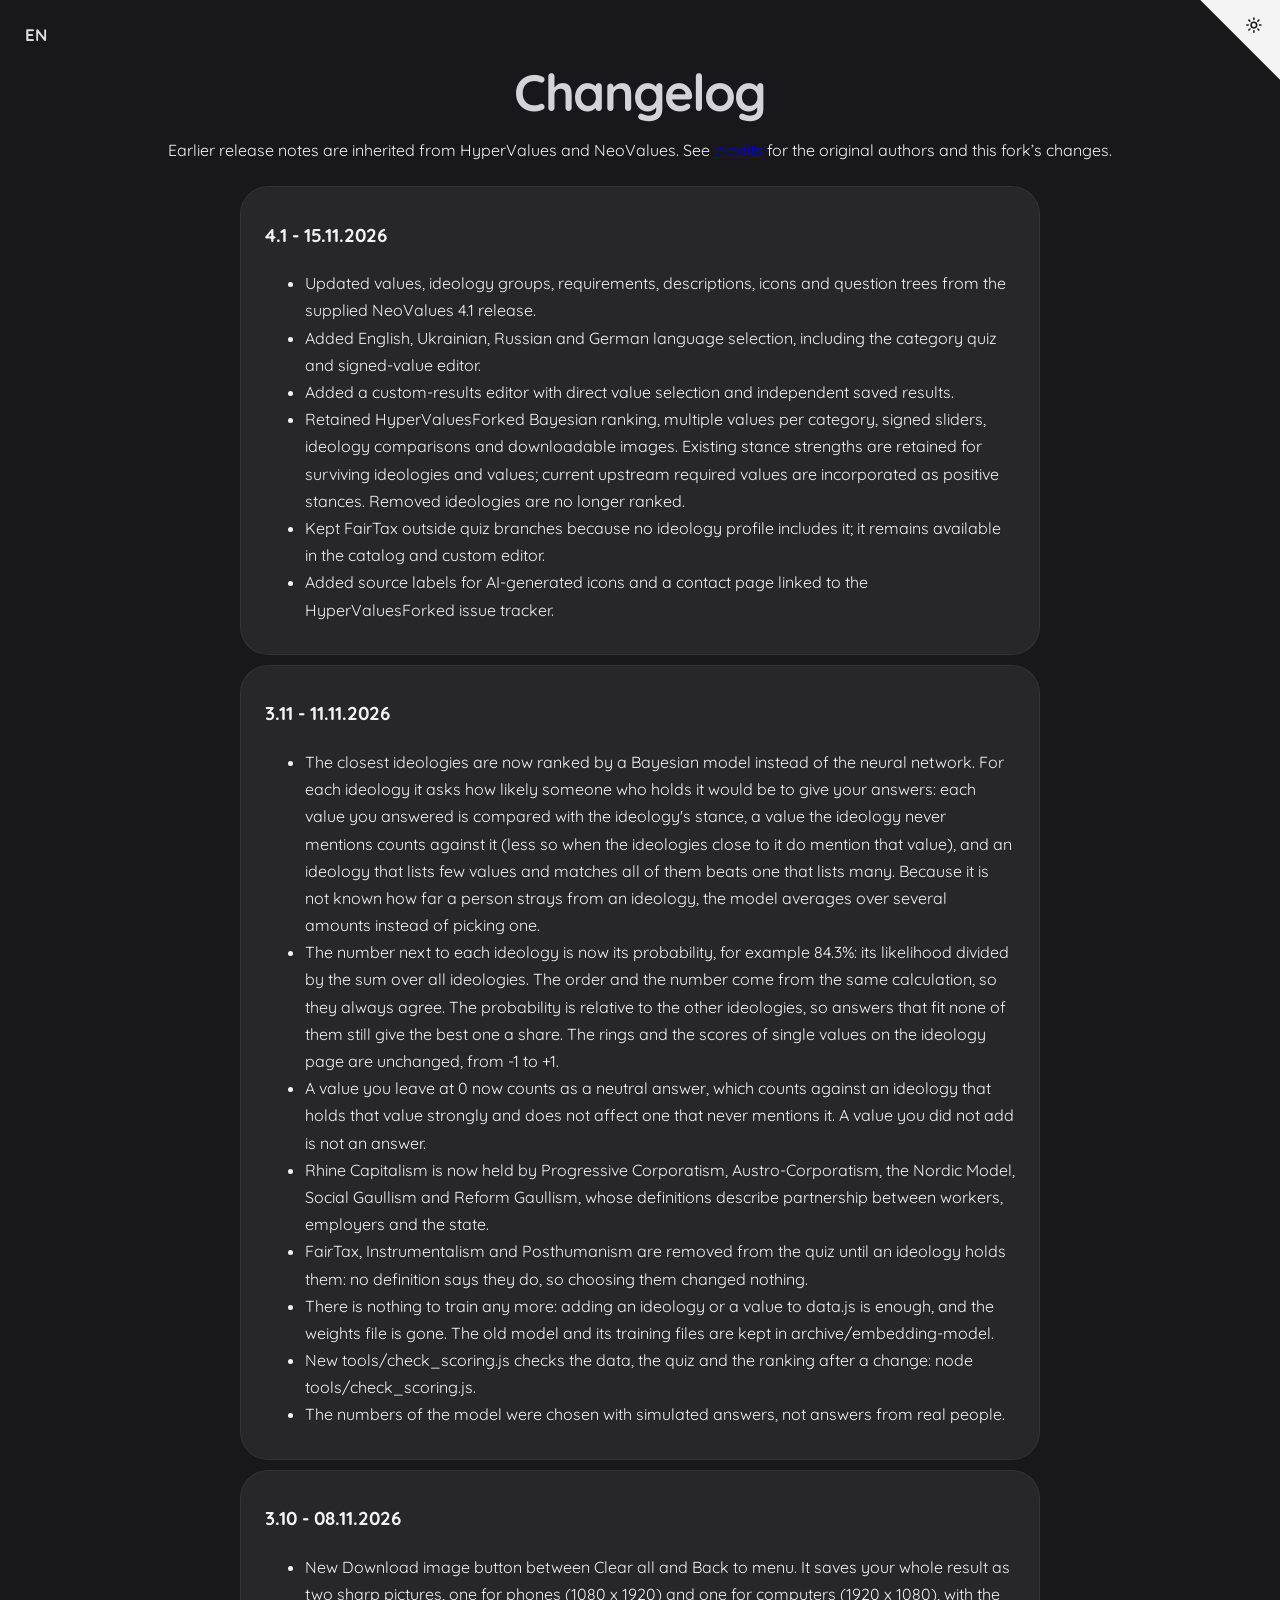
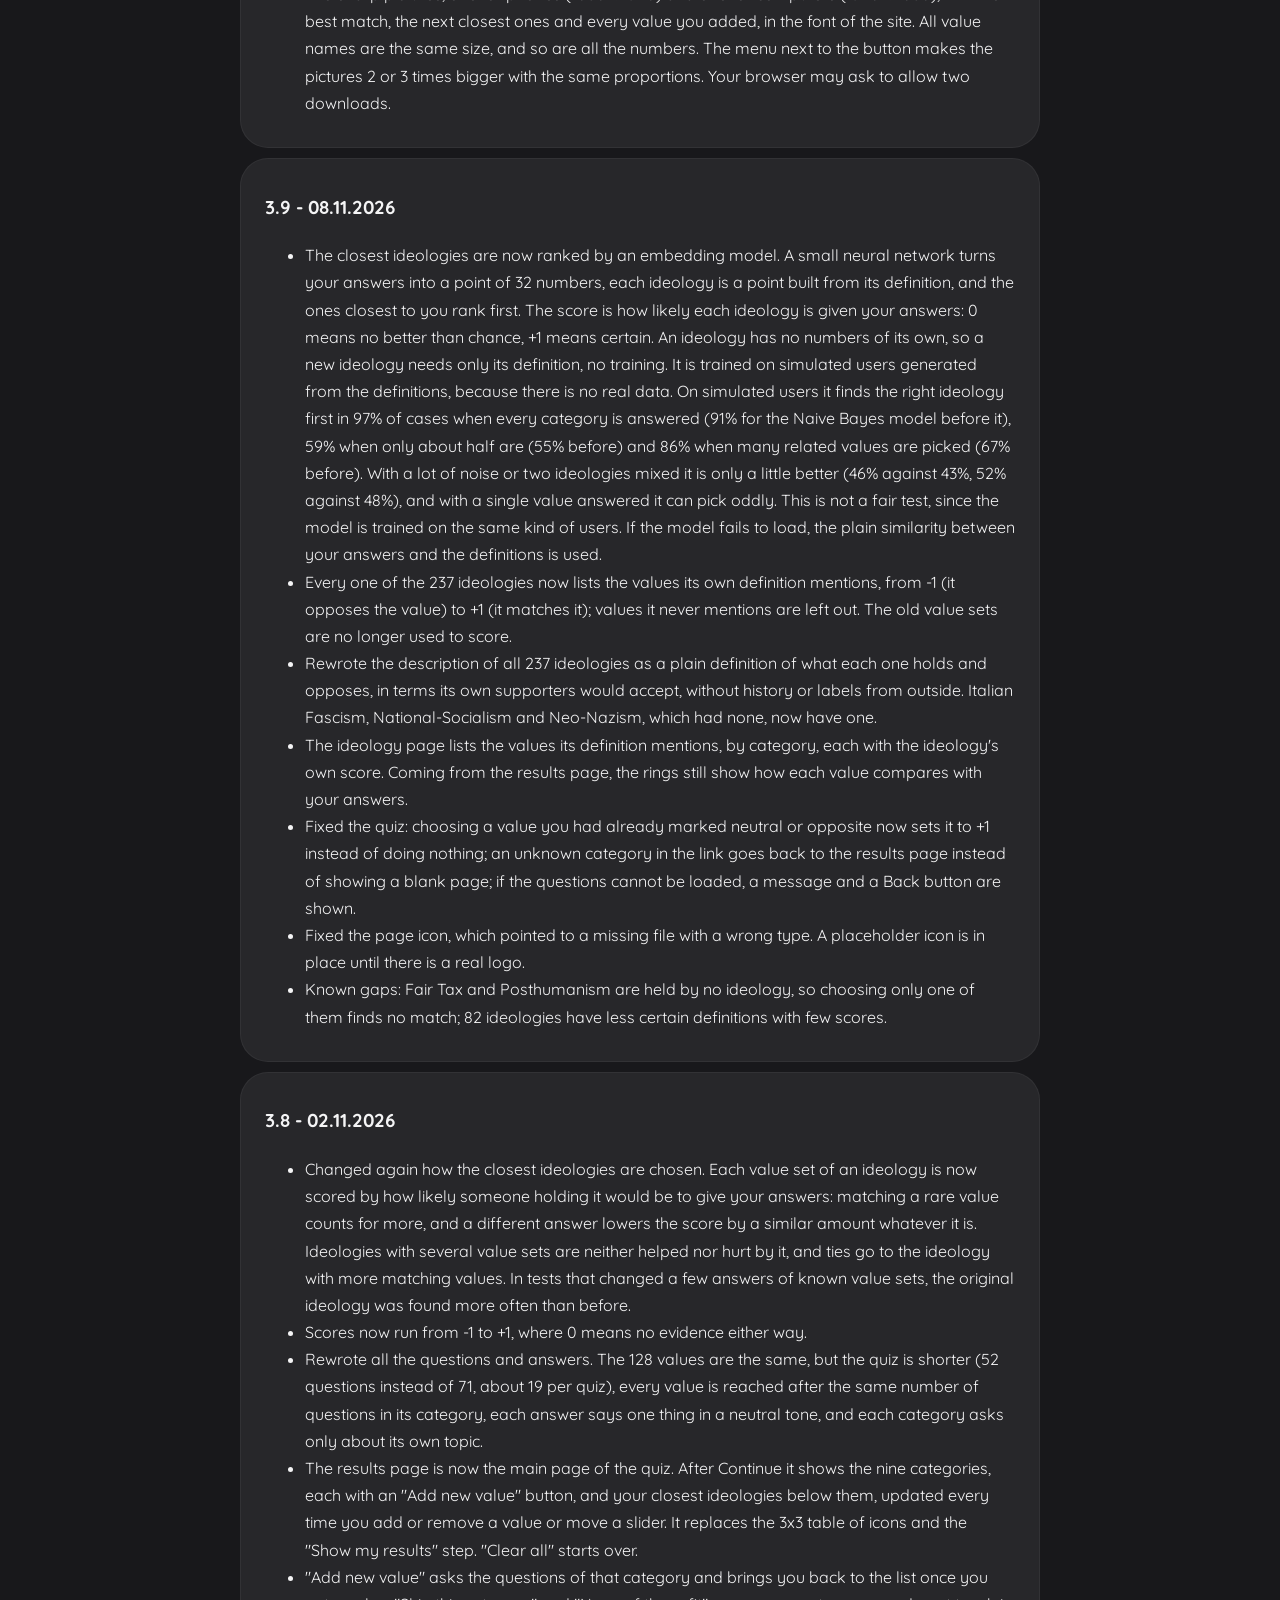
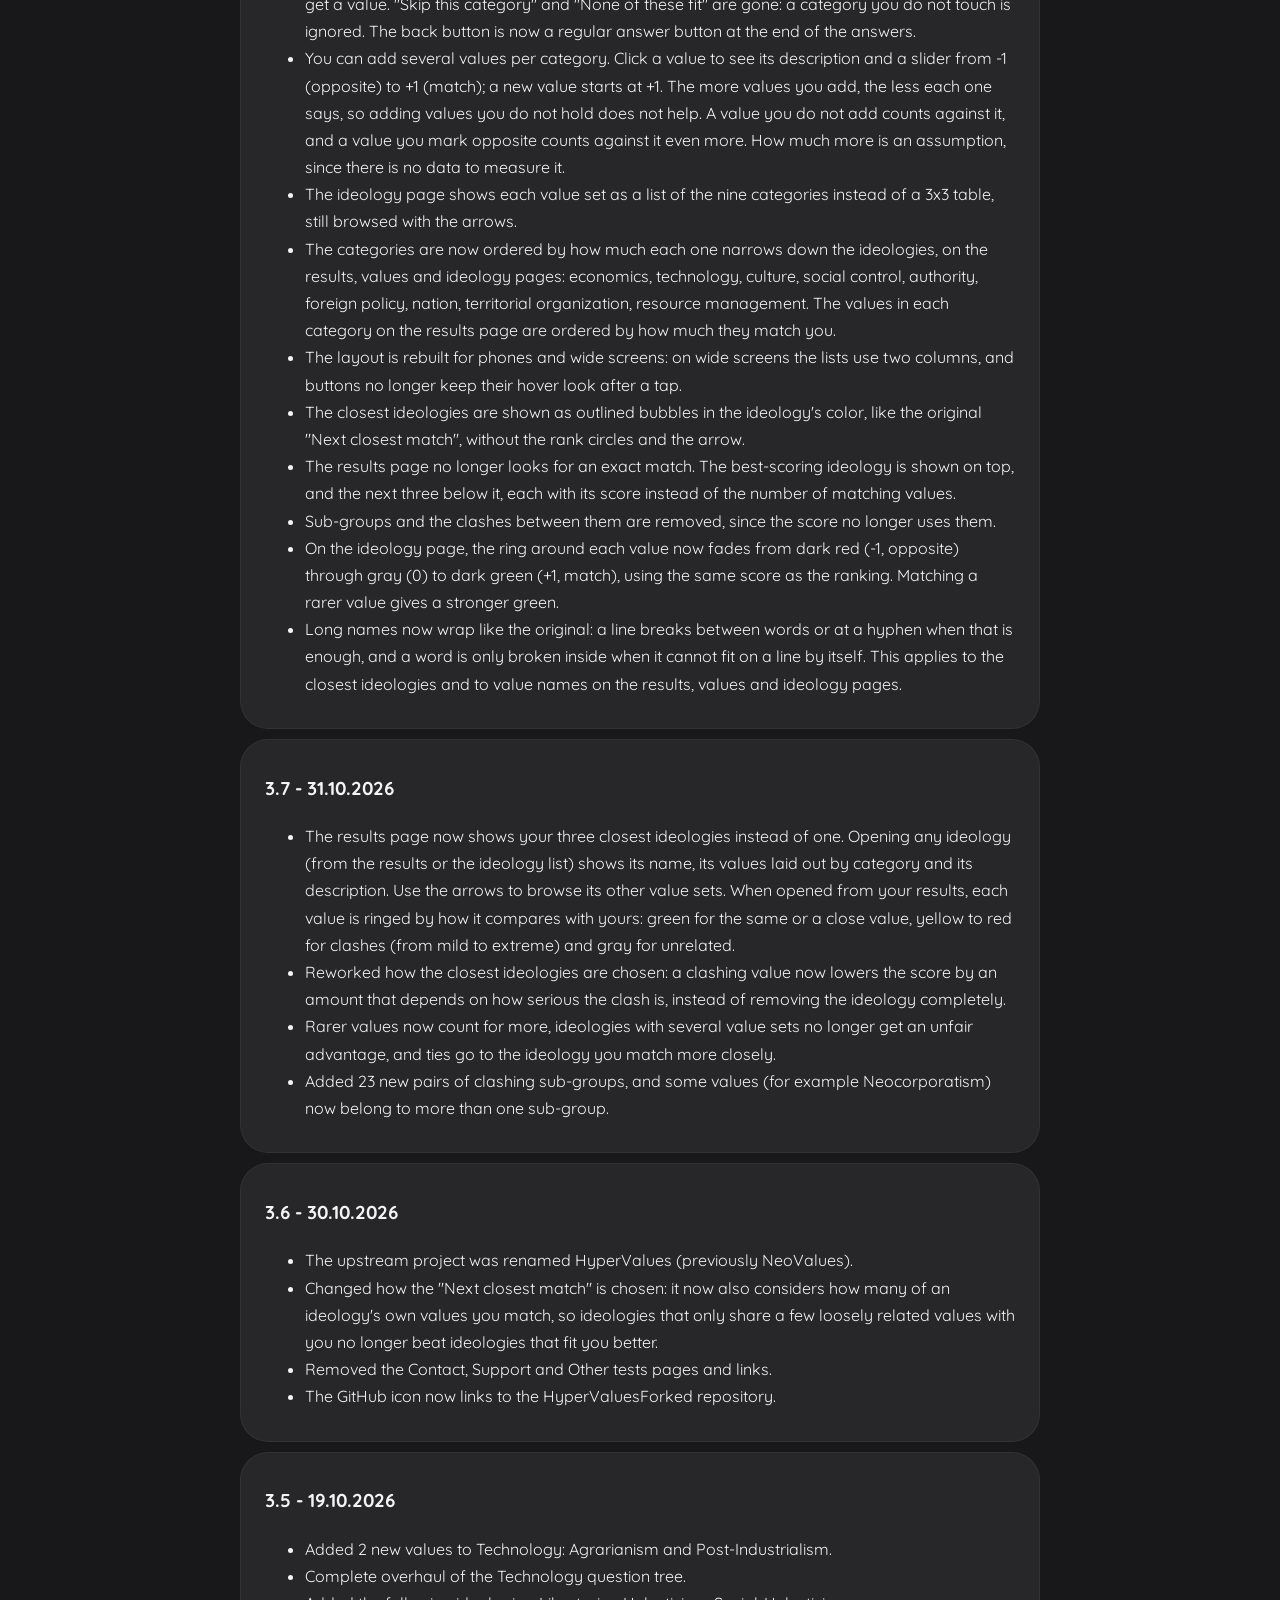
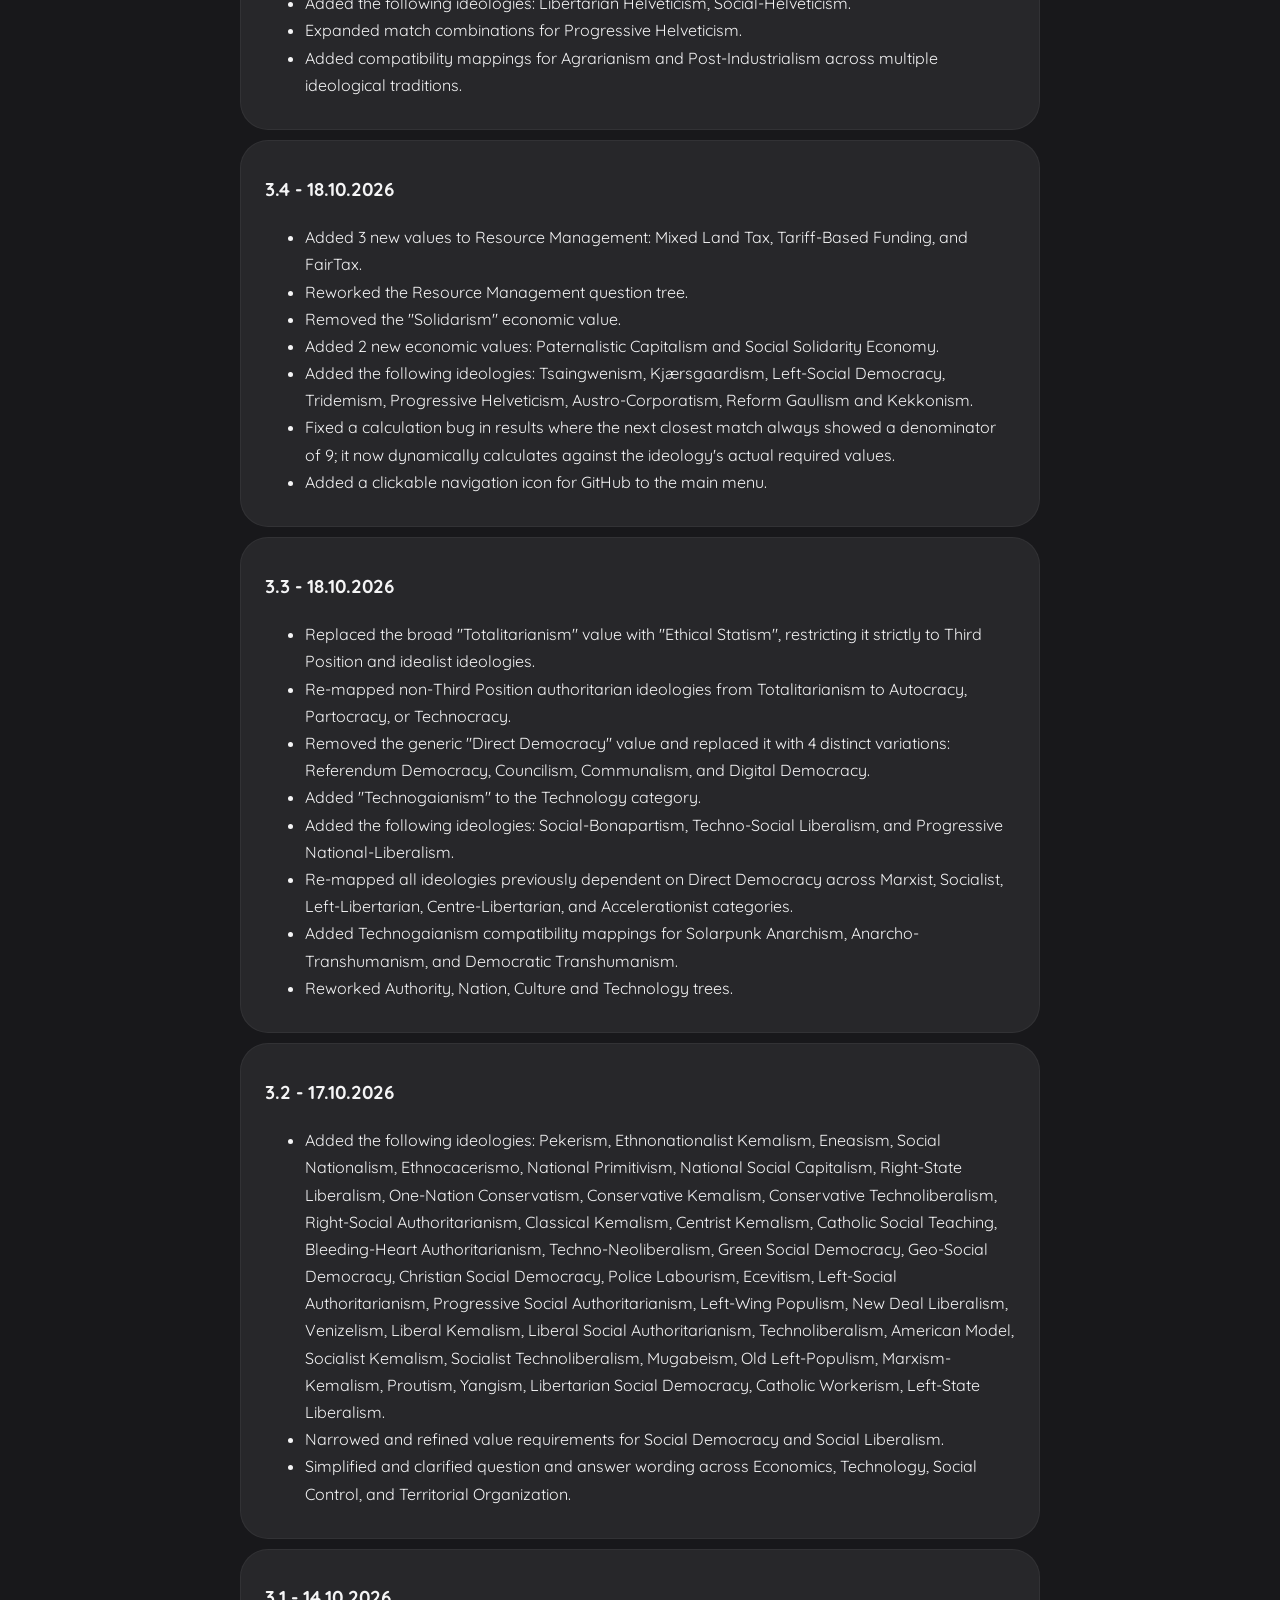
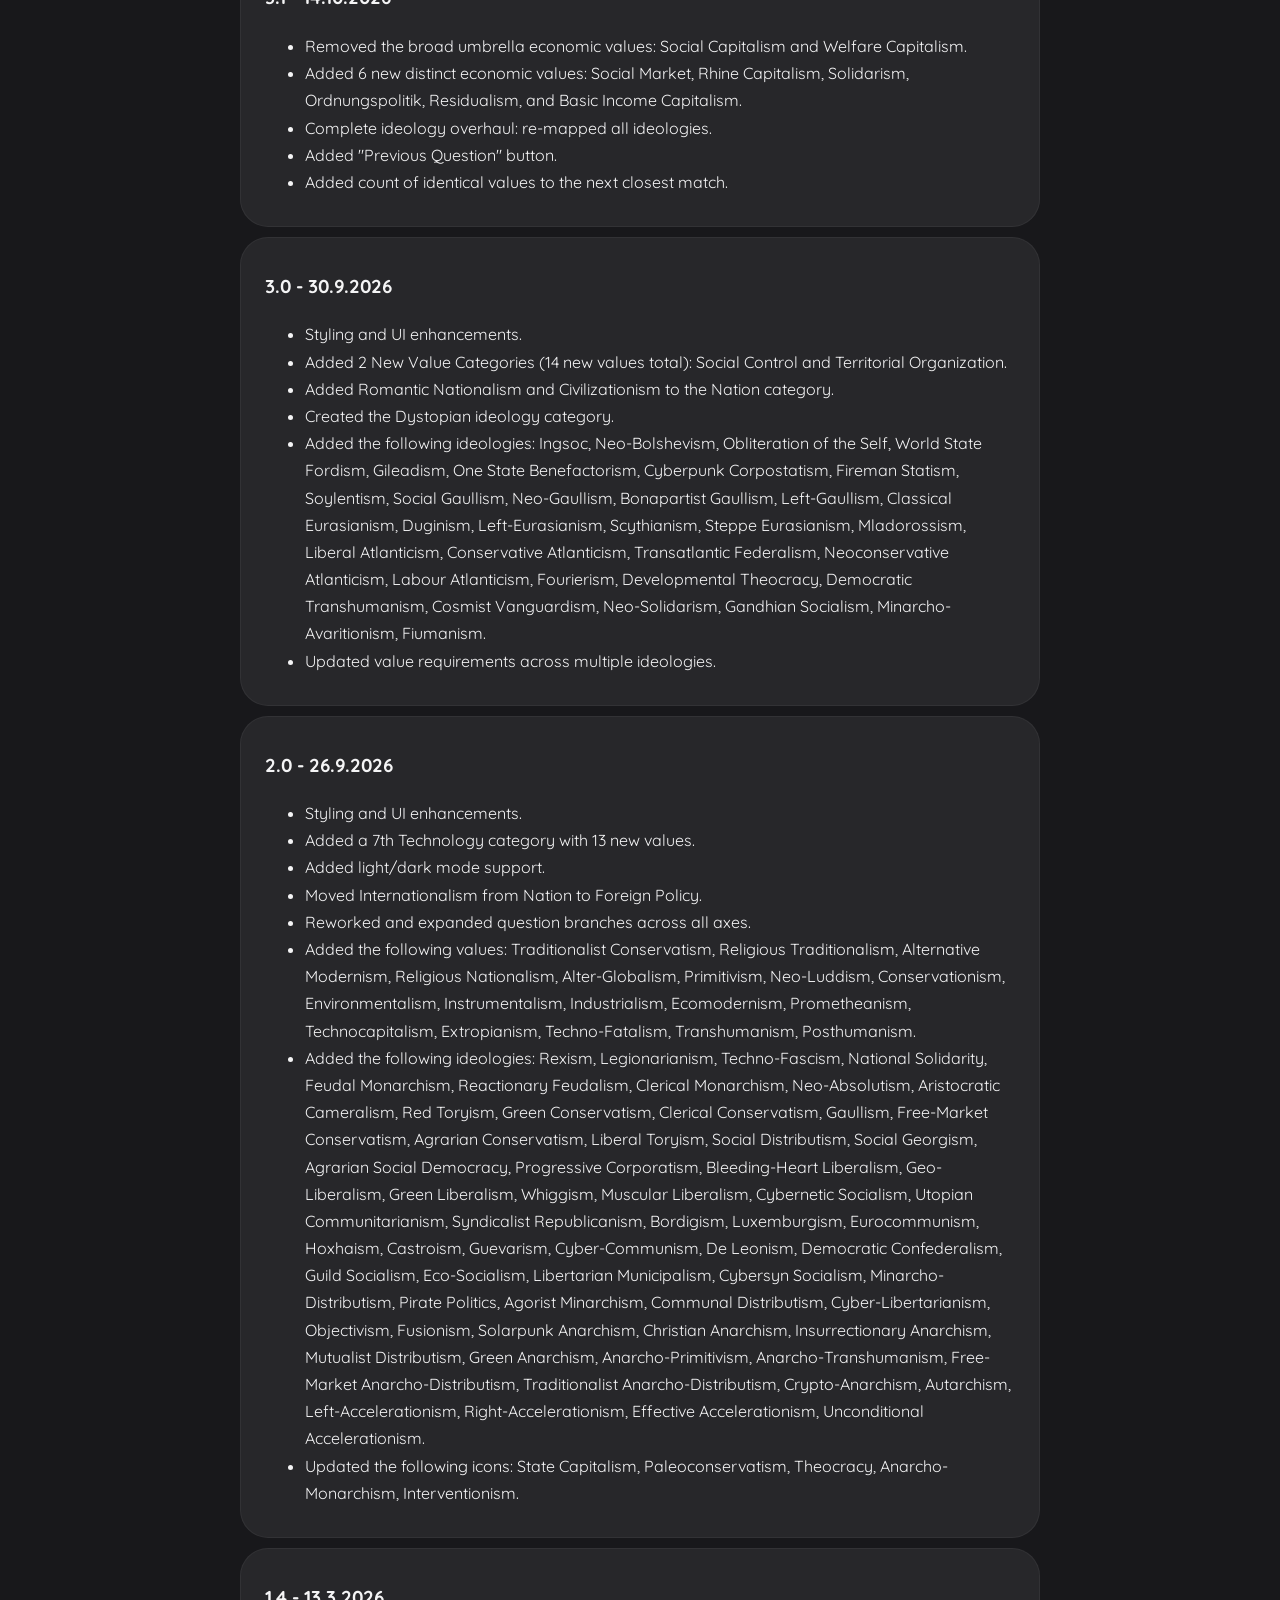
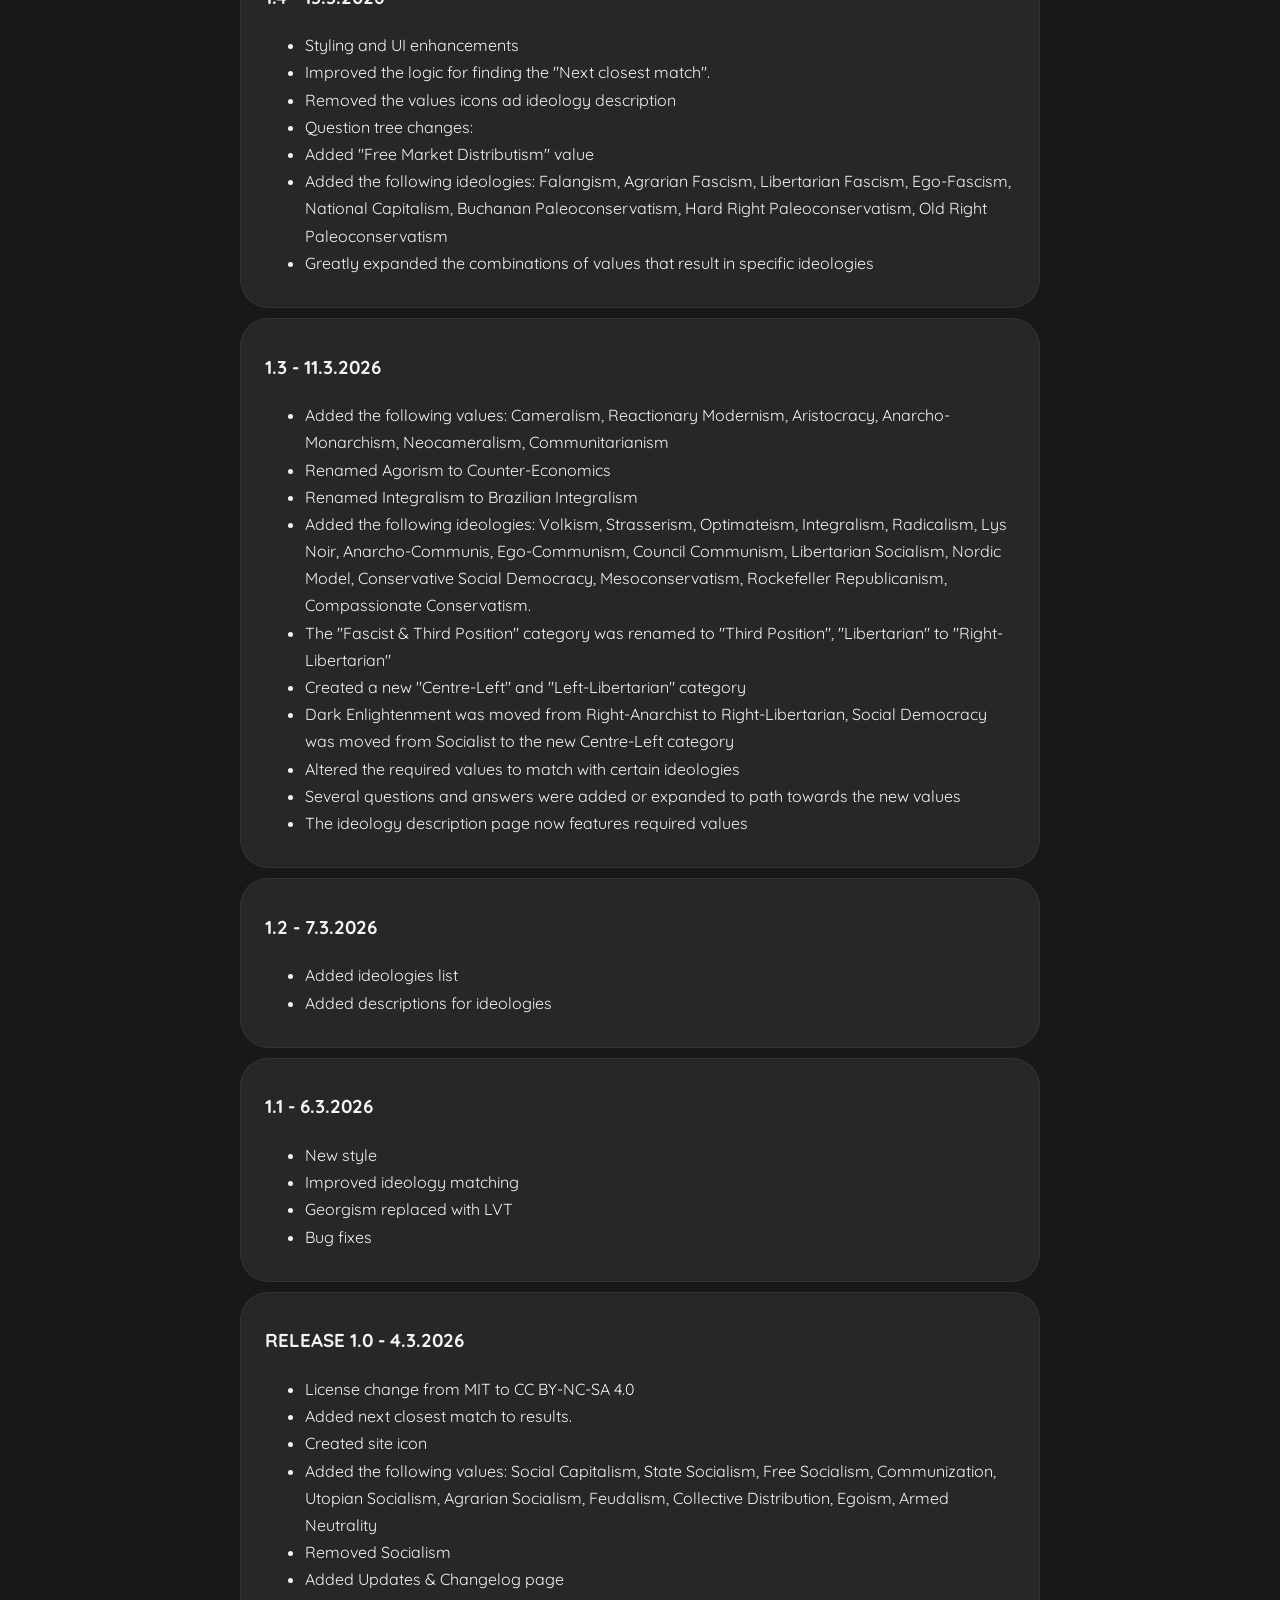
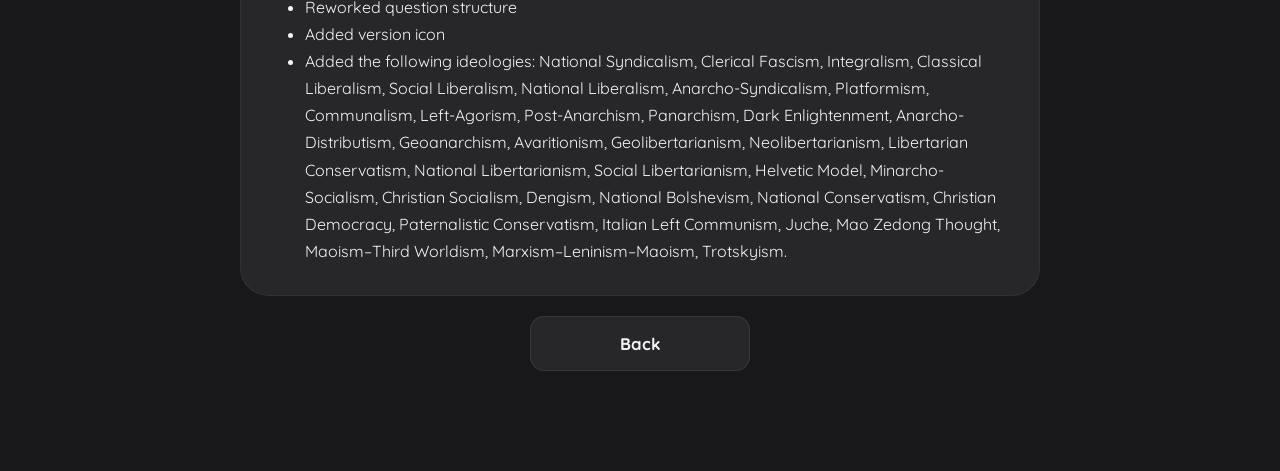
==== commit 7c516434: "Credit upstream quiz authors, fork contributors, fonts and icon sources" ====
--- a/changelog.html
+++ b/changelog.html
@@ -14,6 +14,7 @@
 <body>
     <div class="main-container">
         <h1>Changelog</h1>
+        <p class="intro-text">Earlier release notes are inherited from HyperValues and NeoValues. See <a href="licpage.html#credits">credits</a> for the original authors and this fork’s changes.</p>
 
         <div class="description-box">
             <h3>4.1 - 15.11.2026</h3>
@@ -93,7 +94,7 @@
         <div class="description-box">
             <h3>3.6 - 30.10.2026</h3>
             <ul>
-                <li>The project is now called HyperValuesForked (previously NeoValues).</li>
+                <li>The upstream project was renamed HyperValues (previously NeoValues).</li>
                 <li>Changed how the "Next closest match" is chosen: it now also considers how many of an ideology's own values you match, so ideologies that only share a few loosely related values with you no longer beat ideologies that fit you better.</li>
                 <li>Removed the Contact, Support and Other tests pages and links.</li>
                 <li>The GitHub icon now links to the HyperValuesForked repository.</li>
